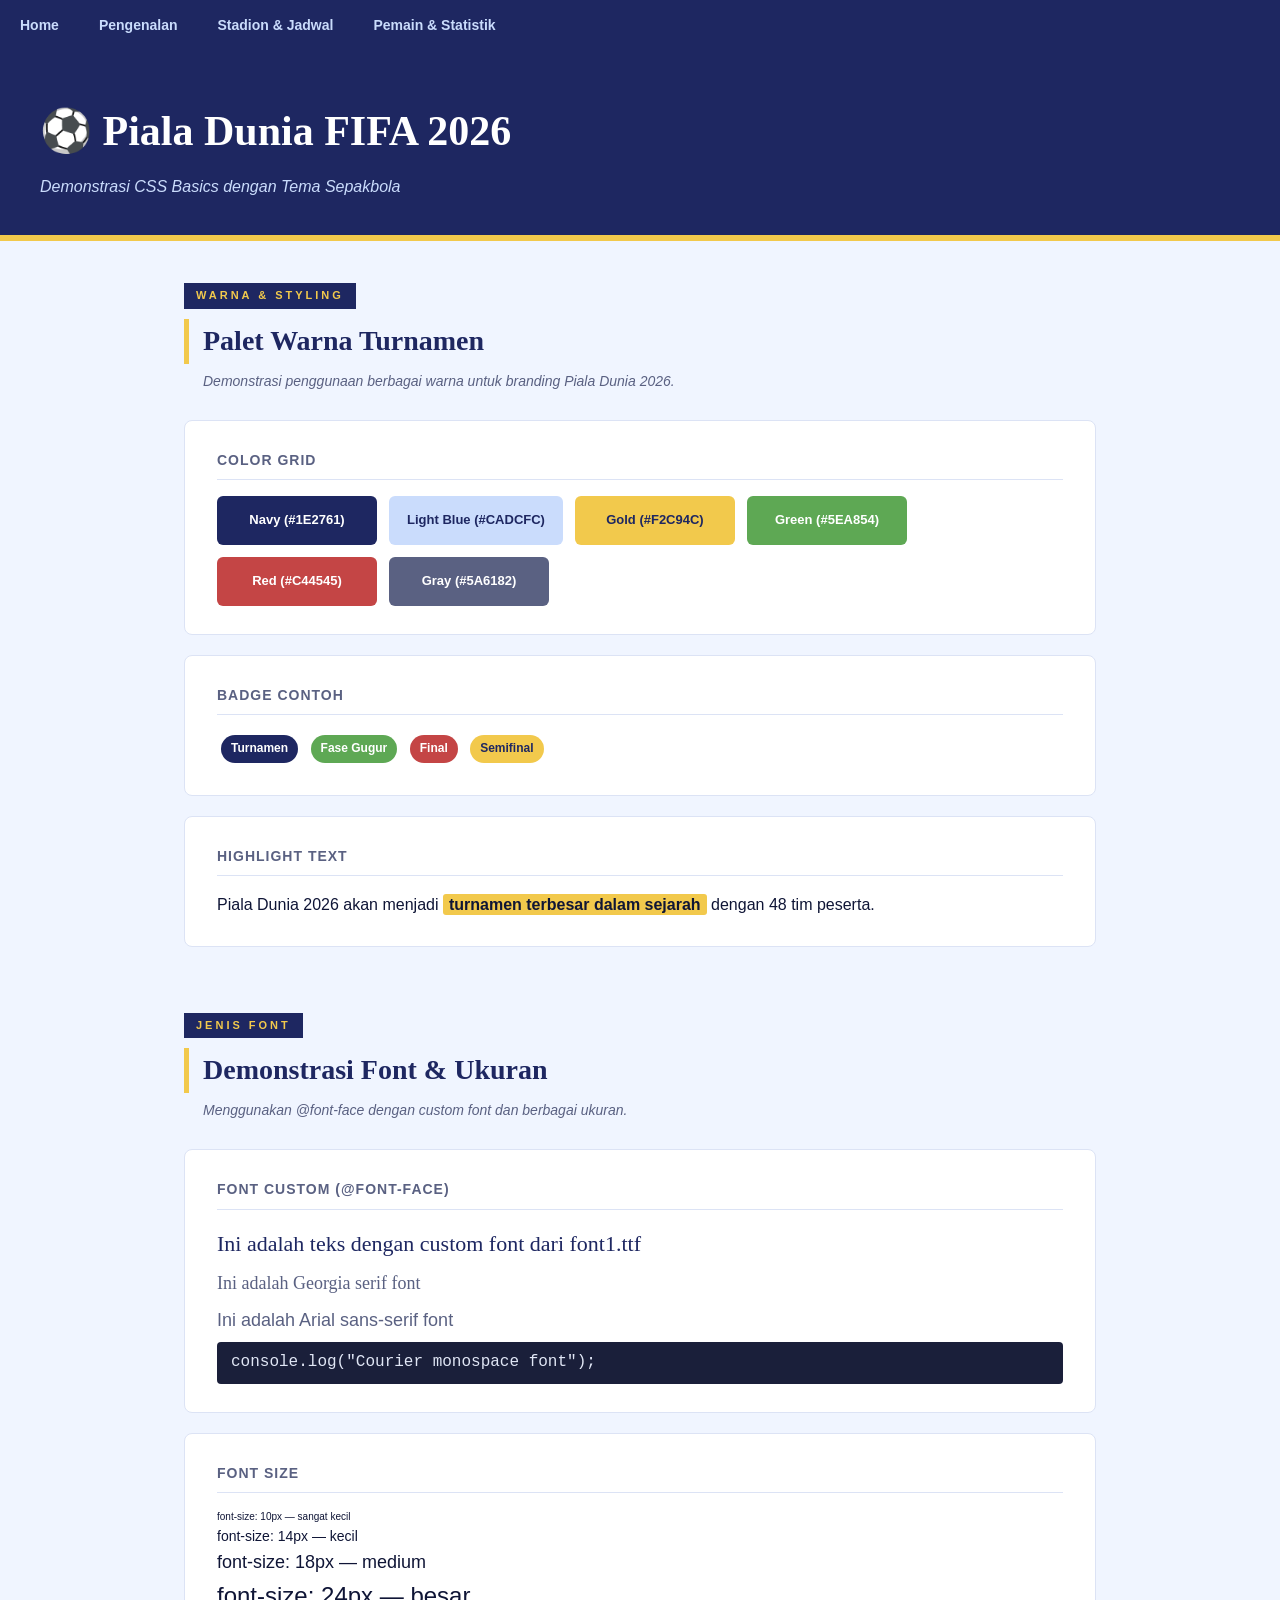
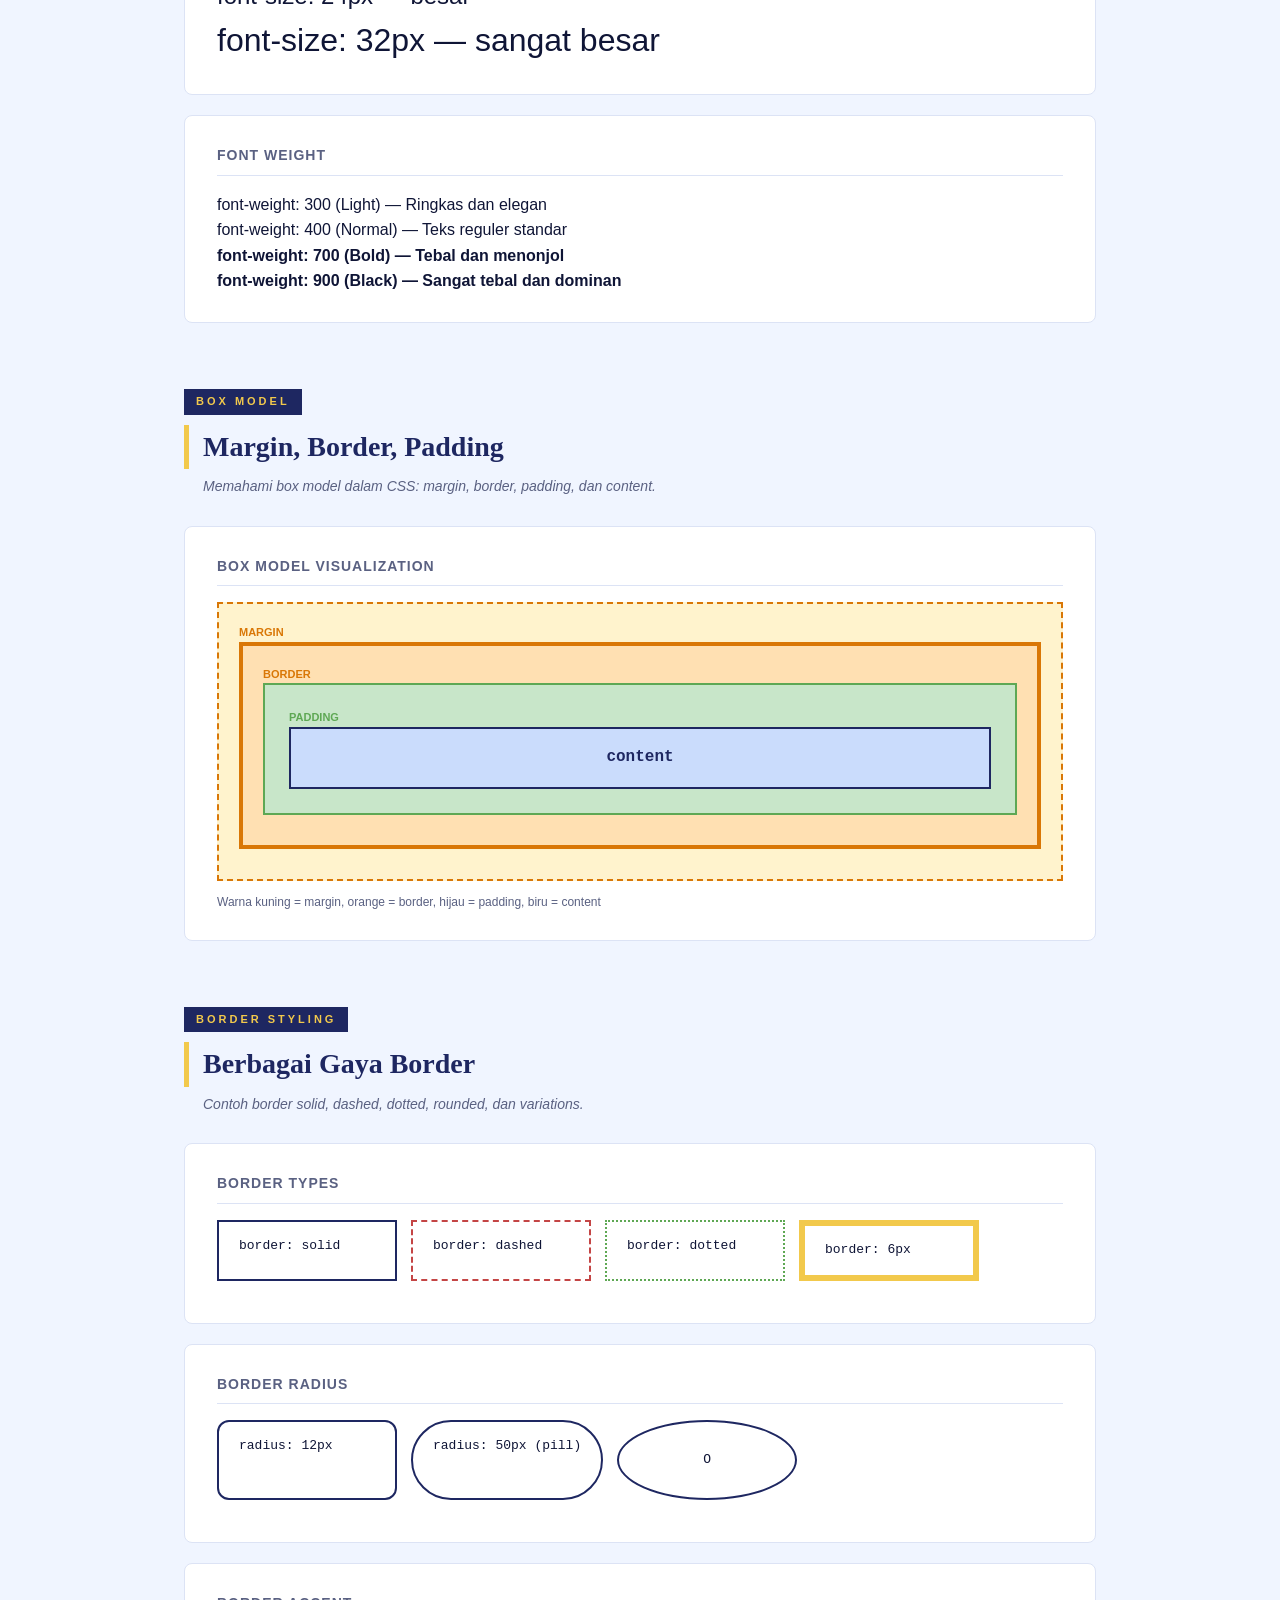
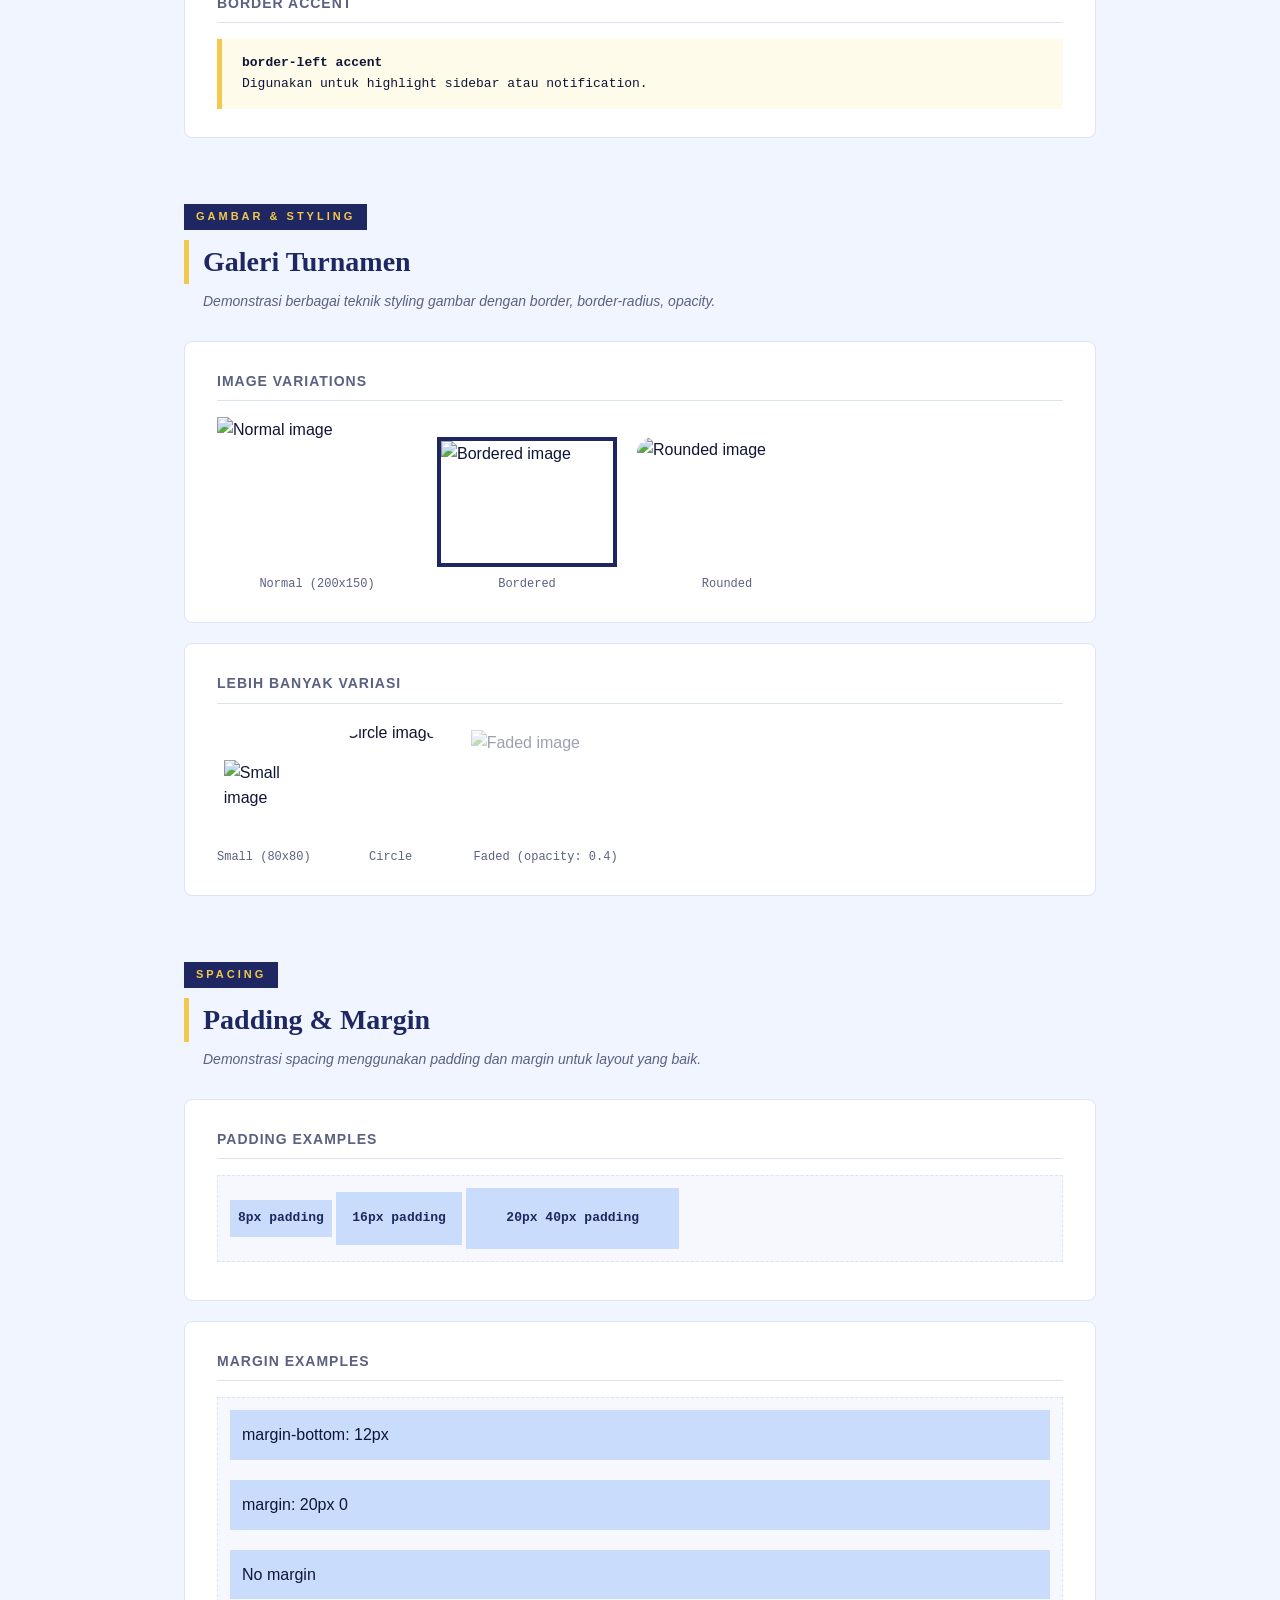
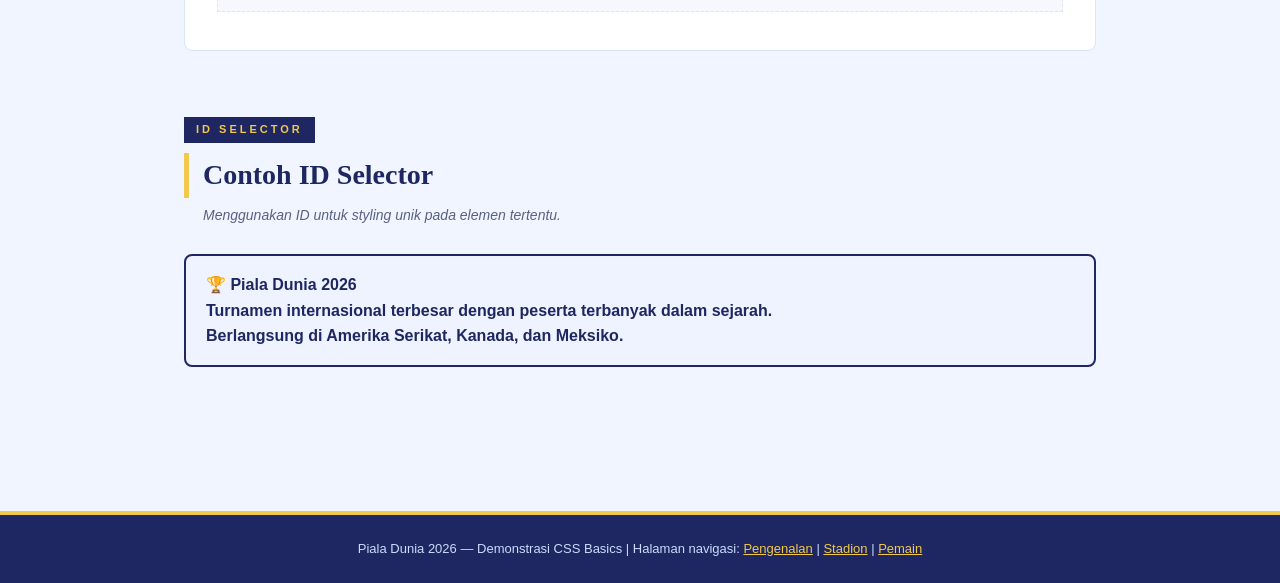
==== index.html @ 14edfaf2 "update website" ====
<!DOCTYPE html>
<html lang="id">

<head>
  <meta charset="UTF-8" />
  <meta name="viewport" content="width=device-width, initial-scale=1.0" />
  <title>Piala Dunia 2026 — Hub Utama</title>
  <link rel="stylesheet" href="style.css">
</head>

<body>
  <nav>
    <ul>
      <li><a href="index.html">Home</a></li>
      <li><a href="html1.html">Pengenalan</a></li>
      <li><a href="html2.html">Stadion & Jadwal</a></li>
      <li><a href="html3.html">Pemain & Statistik</a></li>
    </ul>
  </nav>

  <header class="page-header">
    <h1>⚽ Piala Dunia FIFA 2026</h1>
    <p>Demonstrasi CSS Basics dengan Tema Sepakbola</p>
  </header>

  <main>
    <!-- ==================== SECTION 1: COLOR ==================== -->
    <section>
      <span class="section-label">Warna & Styling</span>
      <h2>Palet Warna Turnamen</h2>
      <p class="section-desc">Demonstrasi penggunaan berbagai warna untuk branding Piala Dunia 2026.</p>

      <div class="demo-card">
        <h3>Color Grid</h3>
        <div class="color-grid">
          <div class="color-swatch color-navy">Navy (#1E2761)</div>
          <div class="color-swatch color-light-blue">Light Blue (#CADCFC)</div>
          <div class="color-swatch color-gold">Gold (#F2C94C)</div>
          <div class="color-swatch color-green">Green (#5EA854)</div>
          <div class="color-swatch color-red">Red (#C44545)</div>
          <div class="color-swatch color-gray">Gray (#5A6182)</div>
        </div>
      </div>

      <div class="demo-card">
        <h3>Badge Contoh</h3>
        <p>
          <span class="badge">Turnamen</span>
          <span class="badge badge-green">Fase Gugur</span>
          <span class="badge badge-red">Final</span>
          <span class="badge badge-yellow">Semifinal</span>
        </p>
      </div>

      <div class="demo-card">
        <h3>Highlight Text</h3>
        <p>Piala Dunia 2026 akan menjadi <span class="highlight">turnamen terbesar dalam sejarah</span> dengan 48 tim peserta.</p>
      </div>
    </section>

    <!-- ==================== SECTION 2: FONT ==================== -->
    <section>
      <span class="section-label">Jenis Font</span>
      <h2>Demonstrasi Font & Ukuran</h2>
      <p class="section-desc">Menggunakan @font-face dengan custom font dan berbagai ukuran.</p>

      <div class="demo-card">
        <h3>Font Custom (@font-face)</h3>
        <p class="font-custom">Ini adalah teks dengan custom font dari font1.ttf</p>
        <p class="font-georgia">Ini adalah Georgia serif font</p>
        <p class="font-arial">Ini adalah Arial sans-serif font</p>
        <p class="font-mono">console.log("Courier monospace font");</p>
      </div>

      <div class="demo-card">
        <h3>Font Size</h3>
        <p class="size-10">font-size: 10px — sangat kecil</p>
        <p class="size-14">font-size: 14px — kecil</p>
        <p class="size-18">font-size: 18px — medium</p>
        <p class="size-24">font-size: 24px — besar</p>
        <p class="size-32">font-size: 32px — sangat besar</p>
      </div>

      <div class="demo-card">
        <h3>Font Weight</h3>
        <p class="fw-300">font-weight: 300 (Light) — Ringkas dan elegan</p>
        <p class="fw-400">font-weight: 400 (Normal) — Teks reguler standar</p>
        <p class="fw-700">font-weight: 700 (Bold) — Tebal dan menonjol</p>
        <p class="fw-900">font-weight: 900 (Black) — Sangat tebal dan dominan</p>
      </div>
    </section>

    <!-- ==================== SECTION 3: BOX MODEL ==================== -->
    <section>
      <span class="section-label">Box Model</span>
      <h2>Margin, Border, Padding</h2>
      <p class="section-desc">Memahami box model dalam CSS: margin, border, padding, dan content.</p>

      <div class="demo-card">
        <h3>Box Model Visualization</h3>
        <div class="box-margin">
          <p style="margin: 0; font-size: 11px; font-weight: bold; color: #D97706; text-transform: uppercase;">margin</p>
          <div class="box-border">
            <p style="margin: 0; font-size: 11px; font-weight: bold; color: #D97706; text-transform: uppercase;">border</p>
            <div class="box-padding">
              <p style="margin: 0; font-size: 11px; font-weight: bold; color: #5EA854; text-transform: uppercase;">padding</p>
              <div class="box-content">content</div>
            </div>
          </div>
        </div>
        <p style="font-size: 12px; color: #5A6182; margin-top: 12px;">
          Warna kuning = margin, orange = border, hijau = padding, biru = content
        </p>
      </div>
    </section>

    <!-- ==================== SECTION 4: BORDER ==================== -->
    <section>
      <span class="section-label">Border Styling</span>
      <h2>Berbagai Gaya Border</h2>
      <p class="section-desc">Contoh border solid, dashed, dotted, rounded, dan variations.</p>

      <div class="demo-card">
        <h3>Border Types</h3>
        <div class="border-row">
          <div class="border-demo b-solid">border: solid</div>
          <div class="border-demo b-dashed">border: dashed</div>
          <div class="border-demo b-dotted">border: dotted</div>
          <div class="border-demo b-thick">border: 6px</div>
        </div>
      </div>

      <div class="demo-card">
        <h3>Border Radius</h3>
        <div class="border-row">
          <div class="border-demo b-radius">radius: 12px</div>
          <div class="border-demo b-pill">radius: 50px (pill)</div>
          <div class="border-demo b-circle">O</div>
        </div>
      </div>

      <div class="demo-card">
        <h3>Border Accent</h3>
        <div class="border-demo b-left">
          <strong>border-left accent</strong><br>
          Digunakan untuk highlight sidebar atau notification.
        </div>
      </div>
    </section>

    <!-- ==================== SECTION 5: IMAGES ==================== -->
    <section>
      <span class="section-label">Gambar & Styling</span>
      <h2>Galeri Turnamen</h2>
      <p class="section-desc">Demonstrasi berbagai teknik styling gambar dengan border, border-radius, opacity.</p>

      <div class="demo-card">
        <h3>Image Variations</h3>
        <div class="img-grid">
          <div class="img-item">
            <img src="wcd_p5_examples/img1.png" alt="Normal image" class="img-normal">
            <span>Normal (200x150)</span>
          </div>
          <div class="img-item">
            <img src="wcd_p5_examples/img2.png" alt="Bordered image" class="img-bordered">
            <span>Bordered</span>
          </div>
          <div class="img-item">
            <img src="wcd_p5_examples/img3.png" alt="Rounded image" class="img-rounded">
            <span>Rounded</span>
          </div>
        </div>
      </div>

      <div class="demo-card">
        <h3>Lebih Banyak Variasi</h3>
        <div class="img-grid">
          <div class="img-item">
            <img src="wcd_p5_examples/img1.png" alt="Small image" class="img-small">
            <span>Small (80x80)</span>
          </div>
          <div class="img-item">
            <img src="wcd_p5_examples/img2.png" alt="Circle image" class="img-circle">
            <span>Circle</span>
          </div>
          <div class="img-item">
            <img src="wcd_p5_examples/img3.png" alt="Faded image" class="img-faded">
            <span>Faded (opacity: 0.4)</span>
          </div>
        </div>
      </div>
    </section>

    <!-- ==================== SECTION 6: SPACING ==================== -->
    <section>
      <span class="section-label">Spacing</span>
      <h2>Padding & Margin</h2>
      <p class="section-desc">Demonstrasi spacing menggunakan padding dan margin untuk layout yang baik.</p>

      <div class="demo-card">
        <h3>Padding Examples</h3>
        <div class="spacing-demo-wrap">
          <span class="spacing-demo" style="padding: 8px;">8px padding</span>
          <span class="spacing-demo" style="padding: 16px;">16px padding</span>
          <span class="spacing-demo" style="padding: 20px 40px;">20px 40px padding</span>
        </div>
      </div>

      <div class="demo-card">
        <h3>Margin Examples</h3>
        <div class="spacing-demo-wrap">
          <div style="background: #CADCFC; padding: 12px; margin-bottom: 12px;">margin-bottom: 12px</div>
          <div style="background: #CADCFC; padding: 12px; margin: 20px 0;">margin: 20px 0</div>
          <div style="background: #CADCFC; padding: 12px;">No margin</div>
        </div>
      </div>
    </section>

    <!-- ==================== SECTION 7: SPECIAL ==================== -->
    <section>
      <span class="section-label">ID Selector</span>
      <h2>Contoh ID Selector</h2>
      <p class="section-desc">Menggunakan ID untuk styling unik pada elemen tertentu.</p>

      <div id="special-box">
        <strong>🏆 Piala Dunia 2026</strong><br>
        Turnamen internasional terbesar dengan peserta terbanyak dalam sejarah.<br>
        Berlangsung di Amerika Serikat, Kanada, dan Meksiko.
      </div>
    </section>
  </main>

  <footer>
    <p>Piala Dunia 2026 — Demonstrasi CSS Basics | Halaman navigasi: <a href="html1.html" style="color: #F2C94C;">Pengenalan</a> | <a href="html2.html" style="color: #F2C94C;">Stadion</a> | <a href="html3.html" style="color: #F2C94C;">Pemain</a></p>
  </footer>
</body>

</html>
---- style.css ----
/* =====================================================
   style.css — Piala Dunia FIFA 2026
   Demo CSS Basics: font-face, colors, box model, borders, spacing
   ===================================================== */

/* @font-face untuk font custom */
@font-face {
  font-family: 'FootballFont';
  src: url('wcd_p5_examples/font1.ttf');
}

/* ── RESET & BASE ─────────────────────────────── */
* {
  box-sizing: border-box;
  margin: 0;
  padding: 0;
}

body {
  font-family: Arial, sans-serif;
  font-size: 16px;
  color: #0F1536;
  background-color: #F0F5FF;
  line-height: 1.6;
}

/* ── NAVIGATION ───────────────────────────────── */
nav {
  background-color: #1E2761;
  padding: 0;
}

nav ul {
  list-style: none;
  display: flex;
  flex-wrap: wrap;
}

nav ul li a {
  display: block;
  padding: 14px 20px;
  color: #CADCFC;
  text-decoration: none;
  font-size: 14px;
  font-weight: bold;
}

nav ul li a:hover {
  background-color: #F2C94C;
  color: #1E2761;
}

/* ── PAGE HEADER ──────────────────────────────── */
.page-header {
  background-color: #1E2761;
  color: #FFFFFF;
  padding: 48px 40px 36px;
  border-bottom: 6px solid #F2C94C;
}

.page-header h1 {
  font-family: 'FootballFont', Georgia, serif;
  font-size: 42px;
  color: #FFFFFF;
  margin-bottom: 8px;
}

.page-header p {
  font-size: 16px;
  color: #CADCFC;
  font-style: italic;
}

/* ── MAIN CONTAINER ───────────────────────────── */
main {
  max-width: 960px;
  margin: 0 auto;
  padding: 40px 24px;
}

/* ── SECTION BLOCKS ───────────────────────────── */
section {
  margin-bottom: 64px;
}

.section-label {
  font-family: 'FootballFont', Arial, sans-serif;
  font-size: 11px;
  font-weight: bold;
  color: #F2C94C;
  background-color: #1E2761;
  display: inline-block;
  padding: 4px 12px;
  letter-spacing: 3px;
  text-transform: uppercase;
  margin-bottom: 10px;
}

section h2 {
  font-family: 'FootballFont', Georgia, serif;
  font-size: 28px;
  color: #1E2761;
  margin-bottom: 6px;
  border-left: 5px solid #F2C94C;
  padding-left: 14px;
}

section p.section-desc {
  font-size: 14px;
  color: #5A6182;
  font-style: italic;
  margin-bottom: 28px;
  padding-left: 19px;
}

/* ── DEMO CARD ────────────────────────────────── */
.demo-card {
  background-color: #FFFFFF;
  border: 1px solid #DCE3F5;
  border-radius: 8px;
  padding: 28px 32px;
  margin-bottom: 20px;
}

.demo-card h3 {
  font-size: 14px;
  font-weight: bold;
  color: #5A6182;
  text-transform: uppercase;
  letter-spacing: 1px;
  margin-bottom: 16px;
  border-bottom: 1px solid #DCE3F5;
  padding-bottom: 8px;
}

/* ── HIGHLIGHT & BADGE ───────────────────────── */
.highlight {
  background-color: #F2C94C;
  font-weight: bold;
  padding: 2px 6px;
  border-radius: 3px;
  color: #0F1535;
}

.badge {
  display: inline-block;
  background-color: #1E2761;
  color: #FFFFFF;
  font-size: 12px;
  font-weight: bold;
  padding: 4px 10px;
  border-radius: 20px;
  margin: 4px;
}

.badge-green {
  background-color: #5EA854;
}

.badge-red {
  background-color: #C44545;
}

.badge-yellow {
  background-color: #F2C94C;
  color: #1E2761;
}

/* ── COLOR GRID ───────────────────────────────– */
.color-grid {
  display: flex;
  flex-wrap: wrap;
  gap: 12px;
}

.color-swatch {
  padding: 14px 18px;
  border-radius: 6px;
  font-size: 13px;
  font-weight: bold;
  min-width: 160px;
  color: #FFFFFF;
  text-align: center;
}

.color-navy { background-color: #1E2761; }
.color-light-blue { background-color: #CADCFC; color: #1E2761; }
.color-gold { background-color: #F2C94C; color: #1E2761; }
.color-green { background-color: #5EA854; }
.color-red { background-color: #C44545; }
.color-gray { background-color: #5A6182; }

/* ── FONT DEMOS ───────────────────────────────– */
.font-custom {
  font-family: 'FootballFont', Georgia, serif;
  font-size: 22px;
  color: #1E2761;
  margin-bottom: 8px;
}

.font-arial {
  font-family: Arial, sans-serif;
  font-size: 18px;
  color: #5A6182;
  margin-bottom: 8px;
}

.font-georgia {
  font-family: Georgia, serif;
  font-size: 18px;
  color: #5A6182;
  margin-bottom: 8px;
}

.font-mono {
  font-family: 'Courier New', Courier, monospace;
  font-size: 16px;
  color: #E0E6F5;
  background-color: #1A1F3A;
  padding: 8px 14px;
  border-radius: 4px;
}

/* font sizes */
.size-10 { font-size: 10px; }
.size-14 { font-size: 14px; }
.size-18 { font-size: 18px; }
.size-24 { font-size: 24px; }
.size-32 { font-size: 32px; }

/* font weights */
.fw-300  { font-weight: 300; }
.fw-400  { font-weight: 400; }
.fw-700  { font-weight: 700; }
.fw-900  { font-weight: 900; }

/* ── BOX MODEL DEMO ───────────────────────────– */
.box-margin {
  background-color: #FFF3CD;
  border: 2px dashed #D97706;
  padding: 20px;
  margin-bottom: 10px;
}

.box-border {
  background-color: #FFE0B2;
  border: 4px solid #D97706;
  padding: 20px;
  margin-bottom: 10px;
}

.box-padding {
  background-color: #C8E6C9;
  border: 2px solid #5EA854;
  padding: 24px;
  margin-bottom: 10px;
}

.box-content {
  background-color: #CADCFC;
  border: 2px solid #1E2761;
  padding: 16px;
  text-align: center;
  font-weight: bold;
  font-family: 'Courier New', monospace;
  color: #1E2761;
}

/* ── BORDER DEMOS ─────────────────────────────– */
.border-row {
  display: flex;
  flex-wrap: wrap;
  gap: 14px;
  margin-bottom: 14px;
}

.border-demo {
  padding: 14px 20px;
  font-size: 13px;
  font-family: 'Courier New', monospace;
  background-color: #FFFFFF;
  min-width: 180px;
}

.b-solid   { border: 2px solid #1E2761; }
.b-dashed  { border: 2px dashed #C44545; }
.b-dotted  { border: 2px dotted #5EA854; }
.b-radius  { border: 2px solid #1E2761; border-radius: 12px; }
.b-pill    { border: 2px solid #1E2761; border-radius: 50px; }
.b-circle  { border: 2px solid #1E2761; border-radius: 50%; width: 80px; height: 80px; display: flex; align-items: center; justify-content: center; }
.b-thick   { border: 6px solid #F2C94C; }
.b-left    { border: none; border-left: 5px solid #F2C94C; background-color: #FFFBEA; }

/* ── IMAGE DEMOS ──────────────────────────────– */
.img-grid {
  display: flex;
  flex-wrap: wrap;
  gap: 20px;
  align-items: flex-end;
}

.img-item {
  display: flex;
  flex-direction: column;
  align-items: center;
  gap: 8px;
}

.img-item span {
  font-size: 12px;
  color: #5A6182;
  font-family: 'Courier New', monospace;
  text-align: center;
}

.img-normal   { width: 200px; height: 150px; object-fit: cover; }
.img-small    { width: 80px;  height: 80px;  object-fit: cover; }
.img-circle   { width: 120px; height: 120px; object-fit: cover; border-radius: 50%; }
.img-bordered { width: 180px; height: 130px; object-fit: cover; border: 4px solid #1E2761; }
.img-rounded  { width: 180px; height: 130px; object-fit: cover; border-radius: 16px; }
.img-faded    { width: 150px; height: 110px; object-fit: cover; opacity: 0.4; }

/* ── SPACING DEMO ─────────────────────────────– */
.spacing-demo-wrap {
  background-color: #F6F8FE;
  border: 1px dashed #DCE3F5;
  padding: 12px;
  margin-bottom: 10px;
}

.spacing-demo {
  background-color: #CADCFC;
  color: #1E2761;
  font-size: 13px;
  font-weight: bold;
  font-family: 'Courier New', monospace;
  display: inline-block;
}

/* ── ID SELECTOR ──────────────────────────────– */
#special-box {
  background-color: #EEF3FF;
  border: 2px solid #1E2761;
  border-radius: 8px;
  padding: 16px 20px;
  font-weight: bold;
  color: #1E2761;
}

/* ── FOOTER ───────────────────────────────────– */
footer {
  background-color: #1E2761;
  color: #CADCFC;
  text-align: center;
  padding: 24px;
  font-size: 13px;
  border-top: 4px solid #F2C94C;
  margin-top: 40px;
}
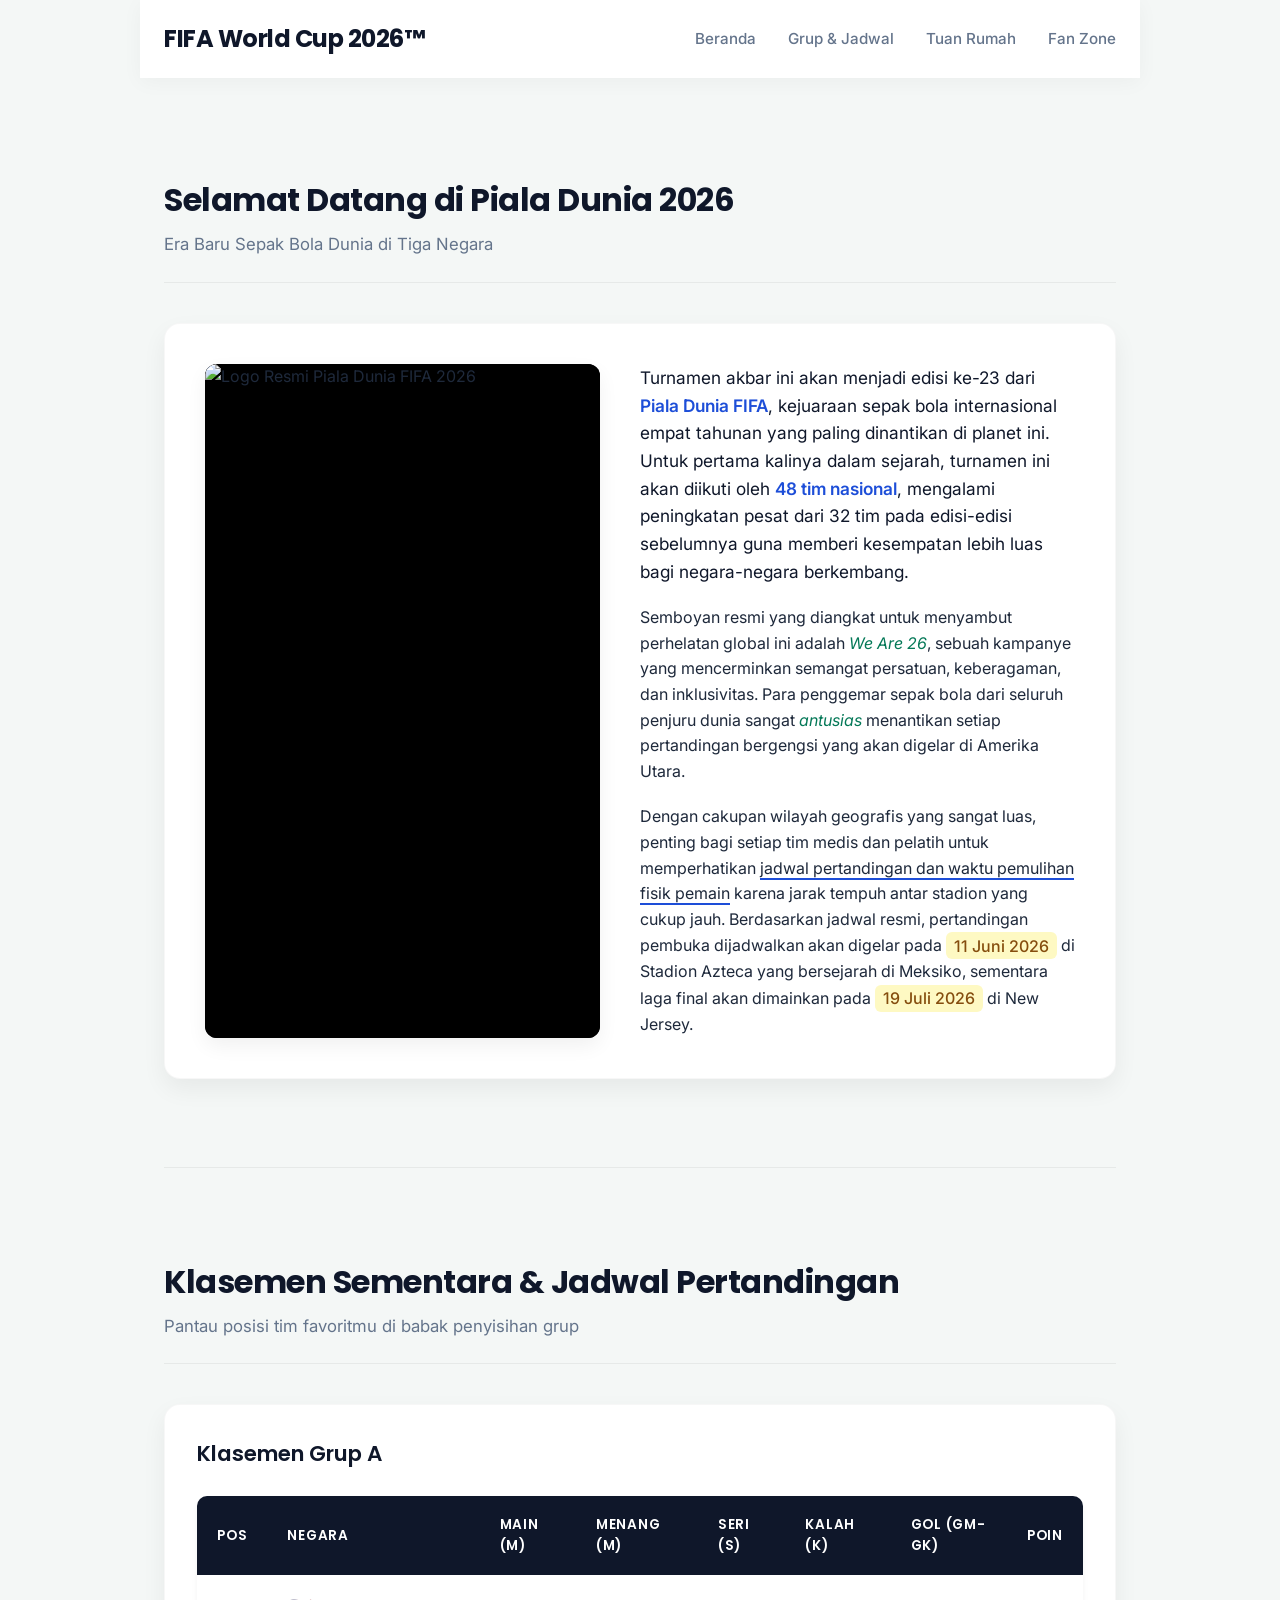
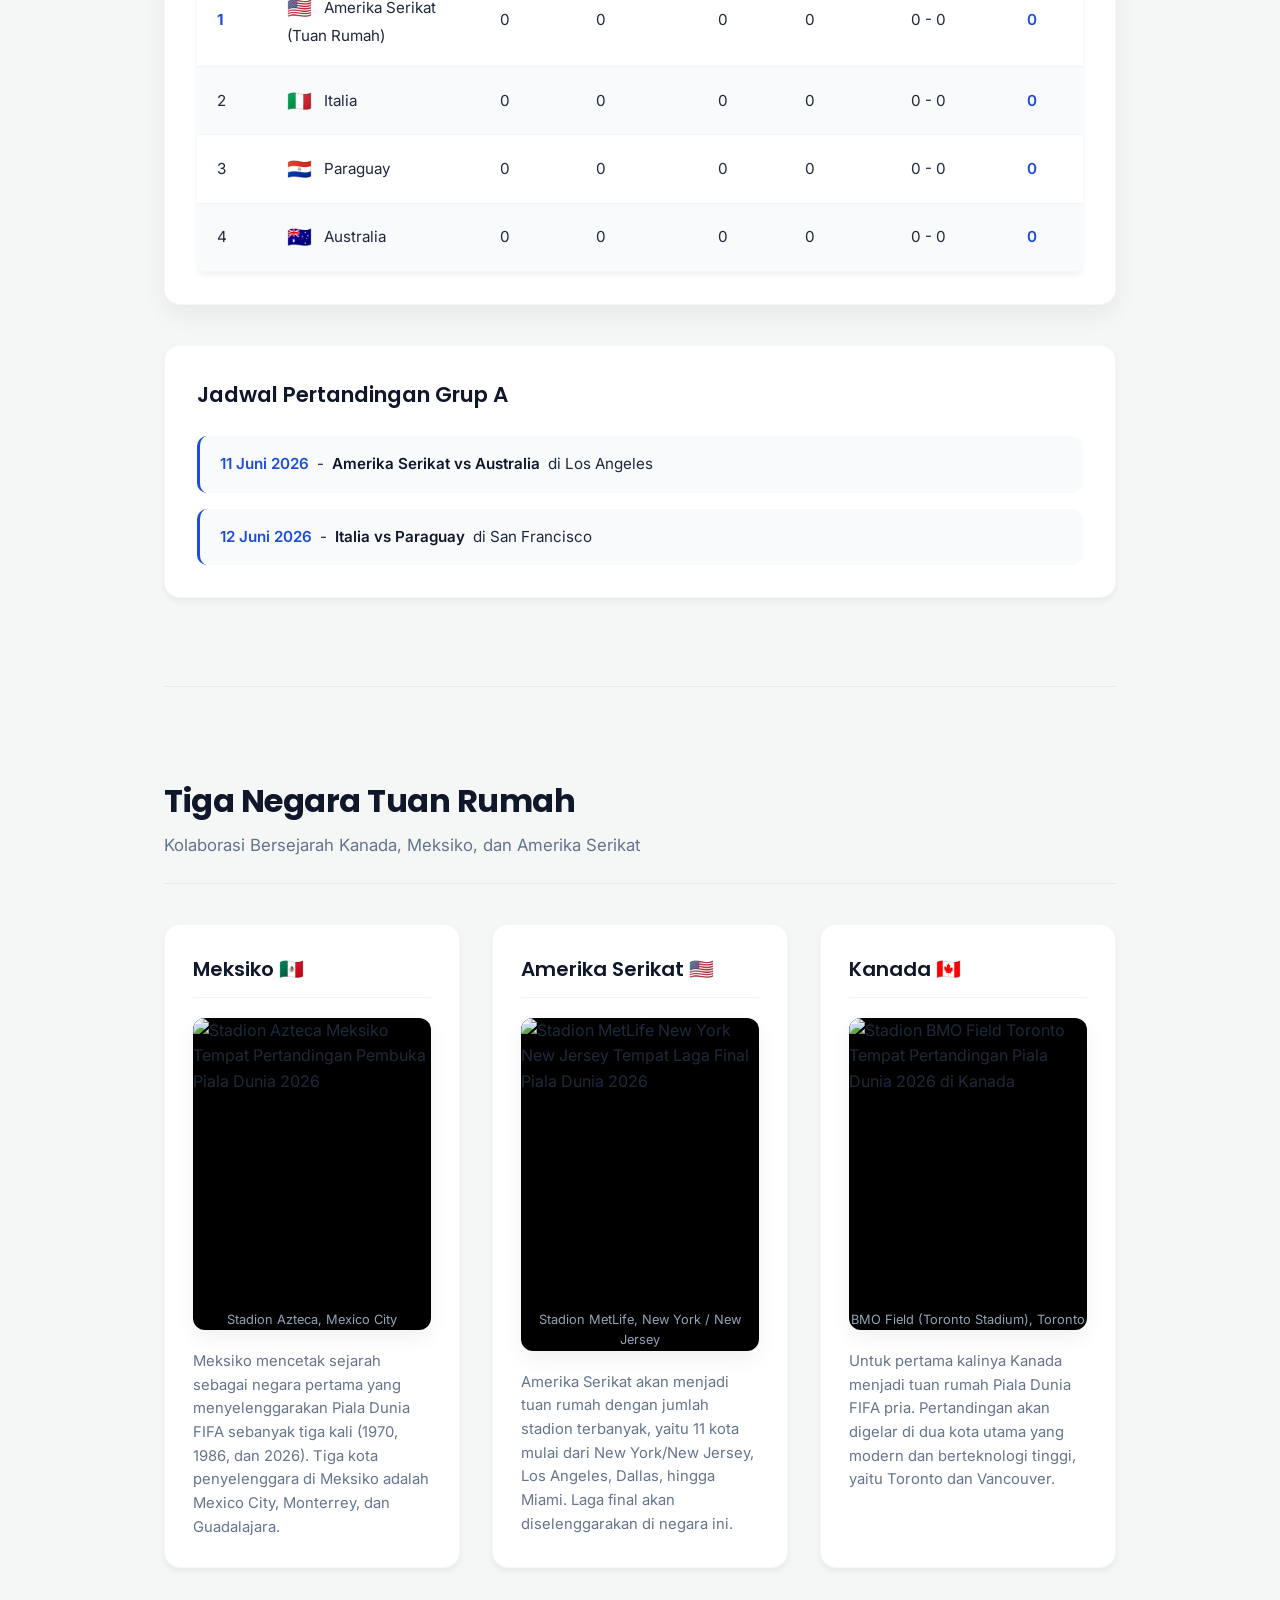
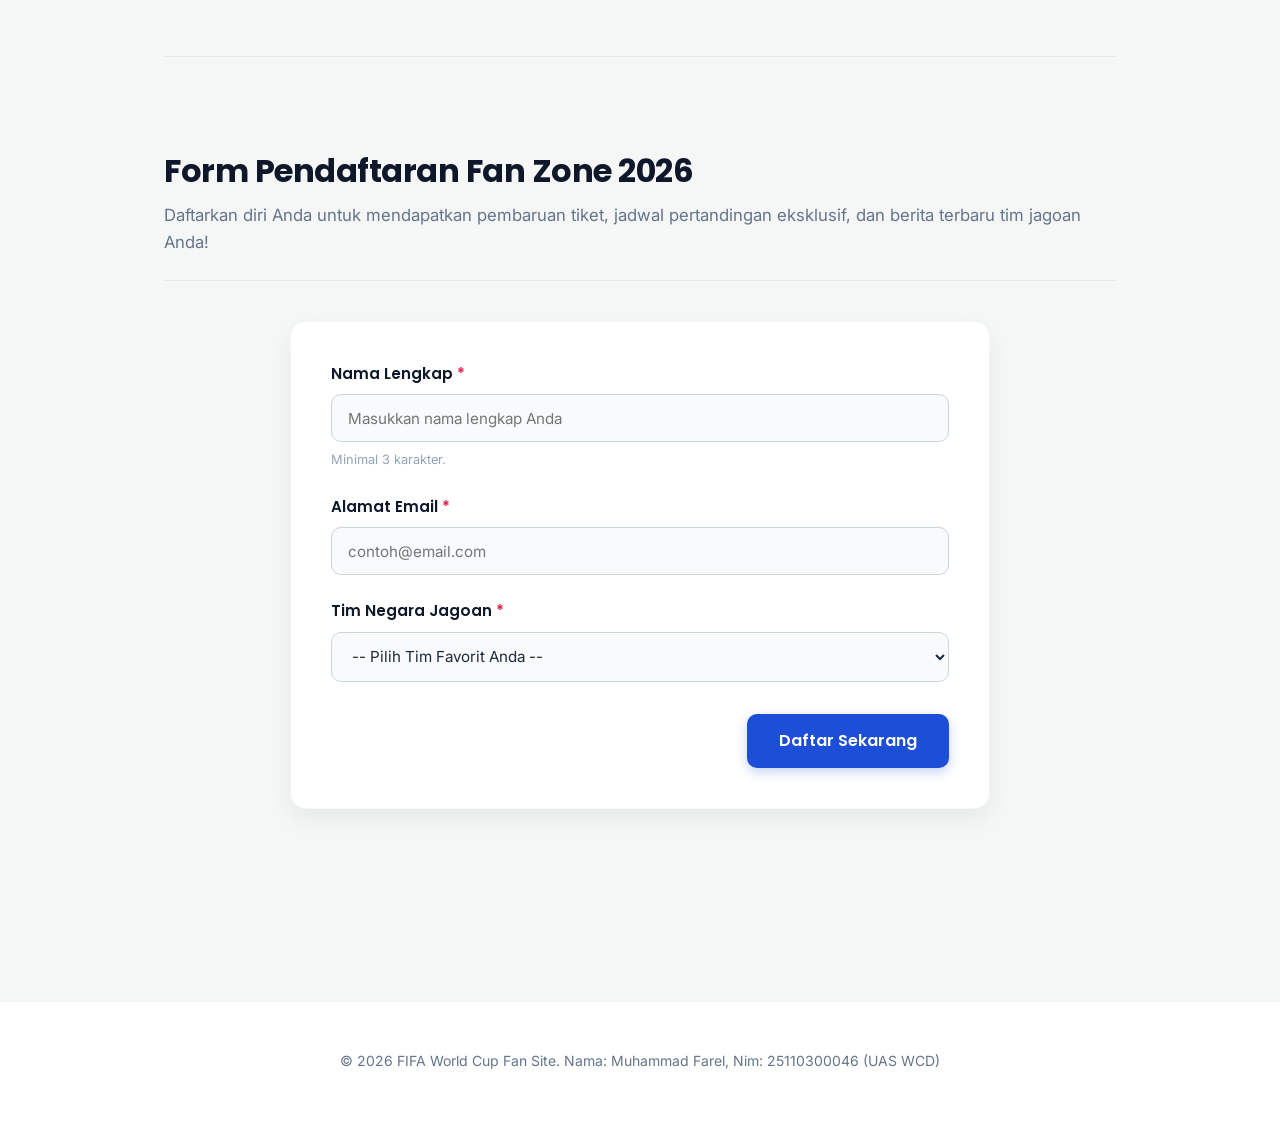
==== commit fa853d7a: "Add files via upload" ====
--- a/index.html
+++ b/index.html
@@ -1,238 +1,281 @@
 <!DOCTYPE html>
 <html lang="id">
-
 <head>
-  <meta charset="UTF-8" />
-  <meta name="viewport" content="width=device-width, initial-scale=1.0" />
-  <title>Piala Dunia 2026 — Hub Utama</title>
-  <link rel="stylesheet" href="style.css">
+    <meta charset="UTF-8">
+    <meta name="viewport" content="width=device-width, initial-scale=1.0">
+    <title>Piala Dunia FIFA 2026 - Beranda</title>
+    <!-- Tautan ke file CSS eksternal (sesuai instruksi, tanpa CSS inline) -->
+    <link rel="stylesheet" href="style.css">
 </head>
-
 <body>
-  <nav>
-    <ul>
-      <li><a href="index.html">Home</a></li>
-      <li><a href="html1.html">Pengenalan</a></li>
-      <li><a href="html2.html">Stadion & Jadwal</a></li>
-      <li><a href="html3.html">Pemain & Statistik</a></li>
-    </ul>
-  </nav>
-
-  <header class="page-header">
-    <h1>⚽ Piala Dunia FIFA 2026</h1>
-    <p>Demonstrasi CSS Basics dengan Tema Sepakbola</p>
-  </header>
-
-  <main>
-    <!-- ==================== SECTION 1: COLOR ==================== -->
-    <section>
-      <span class="section-label">Warna & Styling</span>
-      <h2>Palet Warna Turnamen</h2>
-      <p class="section-desc">Demonstrasi penggunaan berbagai warna untuk branding Piala Dunia 2026.</p>
-
-      <div class="demo-card">
-        <h3>Color Grid</h3>
-        <div class="color-grid">
-          <div class="color-swatch color-navy">Navy (#1E2761)</div>
-          <div class="color-swatch color-light-blue">Light Blue (#CADCFC)</div>
-          <div class="color-swatch color-gold">Gold (#F2C94C)</div>
-          <div class="color-swatch color-green">Green (#5EA854)</div>
-          <div class="color-swatch color-red">Red (#C44545)</div>
-          <div class="color-swatch color-gray">Gray (#5A6182)</div>
+
+    <!-- Header & Navigasi Utama -->
+    <header class="site-header" id="header">
+        <div class="logo-container">
+            <h1 class="site-title">FIFA World Cup 2026™</h1>
         </div>
-      </div>
-
-      <div class="demo-card">
-        <h3>Badge Contoh</h3>
-        <p>
-          <span class="badge">Turnamen</span>
-          <span class="badge badge-green">Fase Gugur</span>
-          <span class="badge badge-red">Final</span>
-          <span class="badge badge-yellow">Semifinal</span>
-        </p>
-      </div>
-
-      <div class="demo-card">
-        <h3>Highlight Text</h3>
-        <p>Piala Dunia 2026 akan menjadi <span class="highlight">turnamen terbesar dalam sejarah</span> dengan 48 tim peserta.</p>
-      </div>
-    </section>
-
-    <!-- ==================== SECTION 2: FONT ==================== -->
-    <section>
-      <span class="section-label">Jenis Font</span>
-      <h2>Demonstrasi Font & Ukuran</h2>
-      <p class="section-desc">Menggunakan @font-face dengan custom font dan berbagai ukuran.</p>
-
-      <div class="demo-card">
-        <h3>Font Custom (@font-face)</h3>
-        <p class="font-custom">Ini adalah teks dengan custom font dari font1.ttf</p>
-        <p class="font-georgia">Ini adalah Georgia serif font</p>
-        <p class="font-arial">Ini adalah Arial sans-serif font</p>
-        <p class="font-mono">console.log("Courier monospace font");</p>
-      </div>
-
-      <div class="demo-card">
-        <h3>Font Size</h3>
-        <p class="size-10">font-size: 10px — sangat kecil</p>
-        <p class="size-14">font-size: 14px — kecil</p>
-        <p class="size-18">font-size: 18px — medium</p>
-        <p class="size-24">font-size: 24px — besar</p>
-        <p class="size-32">font-size: 32px — sangat besar</p>
-      </div>
-
-      <div class="demo-card">
-        <h3>Font Weight</h3>
-        <p class="fw-300">font-weight: 300 (Light) — Ringkas dan elegan</p>
-        <p class="fw-400">font-weight: 400 (Normal) — Teks reguler standar</p>
-        <p class="fw-700">font-weight: 700 (Bold) — Tebal dan menonjol</p>
-        <p class="fw-900">font-weight: 900 (Black) — Sangat tebal dan dominan</p>
-      </div>
-    </section>
-
-    <!-- ==================== SECTION 3: BOX MODEL ==================== -->
-    <section>
-      <span class="section-label">Box Model</span>
-      <h2>Margin, Border, Padding</h2>
-      <p class="section-desc">Memahami box model dalam CSS: margin, border, padding, dan content.</p>
-
-      <div class="demo-card">
-        <h3>Box Model Visualization</h3>
-        <div class="box-margin">
-          <p style="margin: 0; font-size: 11px; font-weight: bold; color: #D97706; text-transform: uppercase;">margin</p>
-          <div class="box-border">
-            <p style="margin: 0; font-size: 11px; font-weight: bold; color: #D97706; text-transform: uppercase;">border</p>
-            <div class="box-padding">
-              <p style="margin: 0; font-size: 11px; font-weight: bold; color: #5EA854; text-transform: uppercase;">padding</p>
-              <div class="box-content">content</div>
-            </div>
-          </div>
+        <nav class="main-nav" aria-label="Navigasi Utama">
+            <ul class="nav-list">
+                <li class="nav-item"><a href="#beranda" class="nav-link">Beranda</a></li>
+                <li class="nav-item"><a href="#grup" class="nav-link">Grup & Jadwal</a></li>
+                <li class="nav-item"><a href="#tuan-rumah" class="nav-link">Tuan Rumah</a></li>
+                <li class="nav-item"><a href="#fan-zone" class="nav-link">Fan Zone</a></li>
+            </ul>
+        </nav>
+    </header>
+
+    <!-- Konten Utama -->
+    <main class="main-content">
+
+        <!-- Bagian 1: Beranda -->
+        <section id="beranda" class="section hero-section">
+            <div class="section-header">
+                <h2 class="section-title">Selamat Datang di Piala Dunia 2026</h2>
+                <p class="section-subtitle">Era Baru Sepak Bola Dunia di Tiga Negara</p>
+            </div>
+
+            <div class="hero-content">
+                <!-- Gambar 1: Logo Resmi Piala Dunia 2026 -->
+                <figure class="image-wrapper">
+                    <img src="asset/logo-piala-dunia.png" 
+                         alt="Logo Resmi Piala Dunia FIFA 2026" 
+                         width="600" 
+                         loading="lazy" 
+                         class="featured-image">
+                </figure>
+
+                <!-- Paragraf dengan tag formatting wajib: <b>, <strong>, <i>, <em>, <u>, <mark> -->
+                <div class="article-body">
+                    <p class="intro-paragraph">
+                        Turnamen akbar ini akan menjadi edisi ke-23 dari <b>Piala Dunia FIFA</b>, kejuaraan sepak bola internasional empat tahunan yang paling dinantikan di planet ini. Untuk pertama kalinya dalam sejarah, turnamen ini akan diikuti oleh <strong>48 tim nasional</strong>, mengalami peningkatan pesat dari 32 tim pada edisi-edisi sebelumnya guna memberi kesempatan lebih luas bagi negara-negara berkembang.
+                    </p>
+                    <p class="detail-paragraph">
+                        Semboyan resmi yang diangkat untuk menyambut perhelatan global ini adalah <i>We Are 26</i>, sebuah kampanye yang mencerminkan semangat persatuan, keberagaman, dan inklusivitas. Para penggemar sepak bola dari seluruh penjuru dunia sangat <em>antusias</em> menantikan setiap pertandingan bergengsi yang akan digelar di Amerika Utara.
+                    </p>
+                    <p class="info-paragraph">
+                        Dengan cakupan wilayah geografis yang sangat luas, penting bagi setiap tim medis dan pelatih untuk memperhatikan <u>jadwal pertandingan dan waktu pemulihan fisik pemain</u> karena jarak tempuh antar stadion yang cukup jauh. Berdasarkan jadwal resmi, pertandingan pembuka dijadwalkan akan digelar pada <mark>11 Juni 2026</mark> di Stadion Azteca yang bersejarah di Meksiko, sementara laga final akan dimainkan pada <mark>19 Juli 2026</mark> di New Jersey.
+                    </p>
+                </div>
+            </div>
+        </section>
+
+        <hr class="section-divider">
+
+        <!-- Bagian 2: Grup & Jadwal (Tabel Klasemen) -->
+        <section id="grup" class="section group-section">
+            <div class="section-header">
+                <h2 class="section-title">Klasemen Sementara & Jadwal Pertandingan</h2>
+                <p class="section-subtitle">Pantau posisi tim favoritmu di babak penyisihan grup</p>
+            </div>
+
+            <div class="table-container">
+                <h3 class="table-title">Klasemen Grup A</h3>
+                <!-- Tabel HTML Murni -->
+                <table class="standings-table" border="1" cellpadding="10" cellspacing="0">
+                    <thead>
+                        <tr class="table-header-row">
+                            <th class="col-pos">Pos</th>
+                            <th class="col-team">Negara</th>
+                            <th class="col-played">Main (M)</th>
+                            <th class="col-win">Menang (M)</th>
+                            <th class="col-draw">Seri (S)</th>
+                            <th class="col-loss">Kalah (K)</th>
+                            <th class="col-goals">Gol (GM-GK)</th>
+                            <th class="col-points">Poin</th>
+                        </tr>
+                    </thead>
+                    <tbody>
+                        <tr class="table-row rank-1">
+                            <td class="cell-pos">1</td>
+                            <td class="cell-team">
+                                <span class="flag-icon">🇺🇸</span> Amerika Serikat (Tuan Rumah)
+                            </td>
+                            <td class="cell-played">0</td>
+                            <td class="cell-win">0</td>
+                            <td class="cell-draw">0</td>
+                            <td class="cell-loss">0</td>
+                            <td class="cell-goals">0 - 0</td>
+                            <td class="cell-points"><strong>0</strong></td>
+                        </tr>
+                        <tr class="table-row rank-2">
+                            <td class="cell-pos">2</td>
+                            <td class="cell-team">
+                                <span class="flag-icon">🇮🇹</span> Italia
+                            </td>
+                            <td class="cell-played">0</td>
+                            <td class="cell-win">0</td>
+                            <td class="cell-draw">0</td>
+                            <td class="cell-loss">0</td>
+                            <td class="cell-goals">0 - 0</td>
+                            <td class="cell-points"><strong>0</strong></td>
+                        </tr>
+                        <tr class="table-row rank-3">
+                            <td class="cell-pos">3</td>
+                            <td class="cell-team">
+                                <span class="flag-icon">🇵🇾</span> Paraguay
+                            </td>
+                            <td class="cell-played">0</td>
+                            <td class="cell-win">0</td>
+                            <td class="cell-draw">0</td>
+                            <td class="cell-loss">0</td>
+                            <td class="cell-goals">0 - 0</td>
+                            <td class="cell-points"><strong>0</strong></td>
+                        </tr>
+                        <tr class="table-row rank-4">
+                            <td class="cell-pos">4</td>
+                            <td class="cell-team">
+                                <span class="flag-icon">🇦🇺</span> Australia
+                            </td>
+                            <td class="cell-played">0</td>
+                            <td class="cell-win">0</td>
+                            <td class="cell-draw">0</td>
+                            <td class="cell-loss">0</td>
+                            <td class="cell-goals">0 - 0</td>
+                            <td class="cell-points"><strong>0</strong></td>
+                        </tr>
+                    </tbody>
+                </table>
+            </div>
+
+            <div class="schedule-container">
+                <h3 class="schedule-title">Jadwal Pertandingan Grup A</h3>
+                <ul class="schedule-list">
+                    <li class="schedule-item">
+                        <span class="match-date">11 Juni 2026</span> - 
+                        <span class="match-teams">Amerika Serikat vs Australia</span> di Los Angeles
+                    </li>
+                    <li class="schedule-item">
+                        <span class="match-date">12 Juni 2026</span> - 
+                        <span class="match-teams">Italia vs Paraguay</span> di San Francisco
+                    </li>
+                </ul>
+            </div>
+        </section>
+
+        <hr class="section-divider">
+
+        <!-- Bagian 3: Tuan Rumah -->
+        <section id="tuan-rumah" class="section host-section">
+            <div class="section-header">
+                <h2 class="section-title">Tiga Negara Tuan Rumah</h2>
+                <p class="section-subtitle">Kolaborasi Bersejarah Kanada, Meksiko, dan Amerika Serikat</p>
+            </div>
+
+            <div class="host-grid">
+                <!-- Tuan Rumah 1: Meksiko -->
+                <article class="host-card">
+                    <h3 class="host-name">Meksiko 🇲🇽</h3>
+                    <!-- Gambar 2: Stadion Meksiko -->
+                    <figure class="host-image-wrapper">
+                        <img src="asset/stadion-mexico.jpg" 
+                             alt="Stadion Azteca Meksiko Tempat Pertandingan Pembuka Piala Dunia 2026" 
+                             width="800" 
+                             loading="lazy" 
+                             class="stadium-image">
+                        <figcaption class="host-caption">Stadion Azteca, Mexico City</figcaption>
+                    </figure>
+                    <p class="host-description">
+                        Meksiko mencetak sejarah sebagai negara pertama yang menyelenggarakan Piala Dunia FIFA sebanyak tiga kali (1970, 1986, dan 2026). Tiga kota penyelenggara di Meksiko adalah Mexico City, Monterrey, dan Guadalajara.
+                    </p>
+                </article>
+
+                <!-- Tuan Rumah 2: Amerika Serikat -->
+                <article class="host-card">
+                    <h3 class="host-name">Amerika Serikat 🇺🇸</h3>
+                    <!-- Gambar 3: Stadion AS -->
+                    <figure class="host-image-wrapper">
+                        <img src="asset/stadion-america.png" 
+                             alt="Stadion MetLife New York New Jersey Tempat Laga Final Piala Dunia 2026" 
+                             width="800" 
+                             loading="lazy" 
+                             class="stadium-image">
+                        <figcaption class="host-caption">Stadion MetLife, New York / New Jersey</figcaption>
+                    </figure>
+                    <p class="host-description">
+                        Amerika Serikat akan menjadi tuan rumah dengan jumlah stadion terbanyak, yaitu 11 kota mulai dari New York/New Jersey, Los Angeles, Dallas, hingga Miami. Laga final akan diselenggarakan di negara ini.
+                    </p>
+                </article>
+
+                <!-- Tuan Rumah 3: Kanada -->
+                <article class="host-card">
+                    <h3 class="host-name">Kanada 🇨🇦</h3>
+                    <!-- Gambar 4: Stadion Kanada -->
+                    <figure class="host-image-wrapper">
+                        <img src="asset/stadion-canada.png" 
+                             alt="Stadion BMO Field Toronto Tempat Pertandingan Piala Dunia 2026 di Kanada" 
+                             width="800" 
+                             loading="lazy" 
+                             class="stadium-image">
+                        <figcaption class="host-caption">BMO Field (Toronto Stadium), Toronto</figcaption>
+                    </figure>
+                    <p class="host-description">
+                        Untuk pertama kalinya Kanada menjadi tuan rumah Piala Dunia FIFA pria. Pertandingan akan digelar di dua kota utama yang modern dan berteknologi tinggi, yaitu Toronto dan Vancouver.
+                    </p>
+                </article>
+            </div>
+        </section>
+
+        <hr class="section-divider">
+
+        <!-- Bagian 4: Fan Zone Form -->
+        <section id="fan-zone" class="section fanzone-section">
+            <div class="section-header">
+                <h2 class="section-title">Form Pendaftaran Fan Zone 2026</h2>
+                <p class="section-subtitle">Daftarkan diri Anda untuk mendapatkan pembaruan tiket, jadwal pertandingan eksklusif, dan berita terbaru tim jagoan Anda!</p>
+            </div>
+
+            <div class="fanzone-card">
+                <form id="fanzone-form" class="fanzone-form">
+                    <div class="form-group">
+                        <label for="nama" class="form-label">Nama Lengkap <span class="required-star">*</span></label>
+                        <input type="text" id="nama" name="nama" class="form-input" placeholder="Masukkan nama lengkap Anda" minlength="3" required>
+                        <span class="form-hint">Minimal 3 karakter.</span>
+                    </div>
+
+                    <div class="form-group">
+                        <label for="email" class="form-label">Alamat Email <span class="required-star">*</span></label>
+                        <input type="email" id="email" name="email" class="form-input" placeholder="contoh@email.com" required>
+                    </div>
+
+                    <div class="form-group">
+                        <label for="tim" class="form-label">Tim Negara Jagoan <span class="required-star">*</span></label>
+                        <select id="tim" name="tim" class="form-select" required>
+                            <option value="" disabled selected>-- Pilih Tim Favorit Anda --</option>
+                            <option value="Argentina">Argentina (Juara Bertahan)</option>
+                            <option value="Brasil">Brasil </option>
+                            <option value="Prancis">Prancis </option>
+                            <option value="Jerman">Jerman </option>
+                            <option value="Inggris">Inggris</option>
+                            <option value="Spanyol">Spanyol </option>
+                            <option value="Portugal">Portugal </option>
+                            <option value="Amerika Serikat">Amerika Serikat (Tuan Rumah)</option>
+                            <option value="Meksiko">Meksiko (Tuan Rumah)</option>
+                            <option value="Kanada">Kanada (Tuan Rumah)</option>
+                            <option value="Jepang">Jepang </option>
+                            <option value="Korea Selatan">Korea Selatan</option>
+                            <option value="Belanda">Belanda </option>
+                            <option value="Italia">Italia </option>
+                            <option value="Uruguay">Uruguay </option>
+                        </select>
+                    </div>
+
+                    <div class="form-actions">
+                        <button type="submit" class="submit-btn">Daftar Sekarang</button>
+                    </div>
+                </form>
+            </div>
+        </section>
+
+    </main>
+
+    <!-- Footer -->
+    <footer class="site-footer">
+        <div class="footer-content">
+            <p class="copyright-text">&copy; 2026 FIFA World Cup Fan Site. Nama: Muhammad Farel, Nim: 25110300046 (UAS WCD)</p>
         </div>
-        <p style="font-size: 12px; color: #5A6182; margin-top: 12px;">
-          Warna kuning = margin, orange = border, hijau = padding, biru = content
-        </p>
-      </div>
-    </section>
-
-    <!-- ==================== SECTION 4: BORDER ==================== -->
-    <section>
-      <span class="section-label">Border Styling</span>
-      <h2>Berbagai Gaya Border</h2>
-      <p class="section-desc">Contoh border solid, dashed, dotted, rounded, dan variations.</p>
-
-      <div class="demo-card">
-        <h3>Border Types</h3>
-        <div class="border-row">
-          <div class="border-demo b-solid">border: solid</div>
-          <div class="border-demo b-dashed">border: dashed</div>
-          <div class="border-demo b-dotted">border: dotted</div>
-          <div class="border-demo b-thick">border: 6px</div>
-        </div>
-      </div>
-
-      <div class="demo-card">
-        <h3>Border Radius</h3>
-        <div class="border-row">
-          <div class="border-demo b-radius">radius: 12px</div>
-          <div class="border-demo b-pill">radius: 50px (pill)</div>
-          <div class="border-demo b-circle">O</div>
-        </div>
-      </div>
-
-      <div class="demo-card">
-        <h3>Border Accent</h3>
-        <div class="border-demo b-left">
-          <strong>border-left accent</strong><br>
-          Digunakan untuk highlight sidebar atau notification.
-        </div>
-      </div>
-    </section>
-
-    <!-- ==================== SECTION 5: IMAGES ==================== -->
-    <section>
-      <span class="section-label">Gambar & Styling</span>
-      <h2>Galeri Turnamen</h2>
-      <p class="section-desc">Demonstrasi berbagai teknik styling gambar dengan border, border-radius, opacity.</p>
-
-      <div class="demo-card">
-        <h3>Image Variations</h3>
-        <div class="img-grid">
-          <div class="img-item">
-            <img src="wcd_p5_examples/img1.png" alt="Normal image" class="img-normal">
-            <span>Normal (200x150)</span>
-          </div>
-          <div class="img-item">
-            <img src="wcd_p5_examples/img2.png" alt="Bordered image" class="img-bordered">
-            <span>Bordered</span>
-          </div>
-          <div class="img-item">
-            <img src="wcd_p5_examples/img3.png" alt="Rounded image" class="img-rounded">
-            <span>Rounded</span>
-          </div>
-        </div>
-      </div>
-
-      <div class="demo-card">
-        <h3>Lebih Banyak Variasi</h3>
-        <div class="img-grid">
-          <div class="img-item">
-            <img src="wcd_p5_examples/img1.png" alt="Small image" class="img-small">
-            <span>Small (80x80)</span>
-          </div>
-          <div class="img-item">
-            <img src="wcd_p5_examples/img2.png" alt="Circle image" class="img-circle">
-            <span>Circle</span>
-          </div>
-          <div class="img-item">
-            <img src="wcd_p5_examples/img3.png" alt="Faded image" class="img-faded">
-            <span>Faded (opacity: 0.4)</span>
-          </div>
-        </div>
-      </div>
-    </section>
-
-    <!-- ==================== SECTION 6: SPACING ==================== -->
-    <section>
-      <span class="section-label">Spacing</span>
-      <h2>Padding & Margin</h2>
-      <p class="section-desc">Demonstrasi spacing menggunakan padding dan margin untuk layout yang baik.</p>
-
-      <div class="demo-card">
-        <h3>Padding Examples</h3>
-        <div class="spacing-demo-wrap">
-          <span class="spacing-demo" style="padding: 8px;">8px padding</span>
-          <span class="spacing-demo" style="padding: 16px;">16px padding</span>
-          <span class="spacing-demo" style="padding: 20px 40px;">20px 40px padding</span>
-        </div>
-      </div>
-
-      <div class="demo-card">
-        <h3>Margin Examples</h3>
-        <div class="spacing-demo-wrap">
-          <div style="background: #CADCFC; padding: 12px; margin-bottom: 12px;">margin-bottom: 12px</div>
-          <div style="background: #CADCFC; padding: 12px; margin: 20px 0;">margin: 20px 0</div>
-          <div style="background: #CADCFC; padding: 12px;">No margin</div>
-        </div>
-      </div>
-    </section>
-
-    <!-- ==================== SECTION 7: SPECIAL ==================== -->
-    <section>
-      <span class="section-label">ID Selector</span>
-      <h2>Contoh ID Selector</h2>
-      <p class="section-desc">Menggunakan ID untuk styling unik pada elemen tertentu.</p>
-
-      <div id="special-box">
-        <strong>🏆 Piala Dunia 2026</strong><br>
-        Turnamen internasional terbesar dengan peserta terbanyak dalam sejarah.<br>
-        Berlangsung di Amerika Serikat, Kanada, dan Meksiko.
-      </div>
-    </section>
-  </main>
-
-  <footer>
-    <p>Piala Dunia 2026 — Demonstrasi CSS Basics | Halaman navigasi: <a href="html1.html" style="color: #F2C94C;">Pengenalan</a> | <a href="html2.html" style="color: #F2C94C;">Stadion</a> | <a href="html3.html" style="color: #F2C94C;">Pemain</a></p>
-  </footer>
+    </footer>
+
+    <!-- Script JavaScript untuk Form Fan Zone -->
+    <script src="form.js"></script>
 </body>
-
 </html>
--- a/style.css
+++ b/style.css
@@ -1,359 +1,646 @@
-/* =====================================================
-   style.css — Piala Dunia FIFA 2026
-   Demo CSS Basics: font-face, colors, box model, borders, spacing
-   ===================================================== */
-
-/* @font-face untuk font custom */
-@font-face {
-  font-family: 'FootballFont';
-  src: url('wcd_p5_examples/font1.ttf');
-}
-
-/* ── RESET & BASE ─────────────────────────────── */
+/* ==========================================================================
+   FIFA WORLD CUP 2026™ - CLEAN, MODERN, MINIMALIST & ELEGANT CSS
+   Desain UI/UX Profesional Tanpa Framework (Murni Vanilla CSS)
+   ========================================================================== */
+
+/* ==========================================================================
+   1. TIPOGRAFI & WARNA (Clean Aesthetic)
+   ========================================================================== */
+@import url('https://fonts.googleapis.com/css2?family=Inter:wght@300;400;500;600;700&family=Poppins:wght@500;600;700;800&display=swap');
+
+:root {
+    /* Warna Background Utama: Off-white yang lembut */
+    --bg-main: #f4f7f6;
+    --bg-white: #ffffff;
+    
+    /* Warna Teks: Abu-abu gelap kehitaman (kontras & nyaman di mata) */
+    --text-primary: #1e293b;
+    --text-secondary: #64748b;
+    --text-muted: #94a3b8;
+    
+    /* Warna Aksen/Primary: Biru elegan */
+    --primary-color: #1d4ed8;       /* Royal Blue yang Elegan */
+    --primary-dark: #0f172a;        /* Deep Slate Blue untuk Header Tabel/Judul */
+    --primary-light: #eff6ff;       /* Soft Blue Accent */
+    
+    /* Warna Aksen Sekunder */
+    --accent-emerald: #10b981;
+    --accent-amber: #f59e0b;
+    
+    /* Properti Desain Minimalis */
+    --font-main: 'Inter', -apple-system, BlinkMacSystemFont, sans-serif;
+    --font-heading: 'Poppins', sans-serif;
+    --shadow-soft: 0 4px 6px rgba(0, 0, 0, 0.05);
+    --shadow-medium: 0 10px 25px rgba(0, 0, 0, 0.06);
+    --shadow-header: 0 4px 20px rgba(0, 0, 0, 0.04);
+    --radius-md: 10px;
+    --radius-lg: 12px;
+    --radius-xl: 16px;
+    --transition-smooth: all 0.3s cubic-bezier(0.16, 1, 0.3, 1);
+}
+
+/* ==========================================================================
+   2. SPACING & BASE RESET
+   ========================================================================== */
 * {
-  box-sizing: border-box;
-  margin: 0;
-  padding: 0;
+    margin: 0;
+    padding: 0;
+    box-sizing: border-box;
+}
+
+html {
+    scroll-behavior: smooth;
+    font-size: 16px;
 }
 
 body {
-  font-family: Arial, sans-serif;
-  font-size: 16px;
-  color: #0F1536;
-  background-color: #F0F5FF;
-  line-height: 1.6;
-}
-
-/* ── NAVIGATION ───────────────────────────────── */
-nav {
-  background-color: #1E2761;
-  padding: 0;
-}
-
-nav ul {
-  list-style: none;
-  display: flex;
-  flex-wrap: wrap;
-}
-
-nav ul li a {
-  display: block;
-  padding: 14px 20px;
-  color: #CADCFC;
-  text-decoration: none;
-  font-size: 14px;
-  font-weight: bold;
-}
-
-nav ul li a:hover {
-  background-color: #F2C94C;
-  color: #1E2761;
-}
-
-/* ── PAGE HEADER ──────────────────────────────── */
-.page-header {
-  background-color: #1E2761;
-  color: #FFFFFF;
-  padding: 48px 40px 36px;
-  border-bottom: 6px solid #F2C94C;
-}
-
-.page-header h1 {
-  font-family: 'FootballFont', Georgia, serif;
-  font-size: 42px;
-  color: #FFFFFF;
-  margin-bottom: 8px;
-}
-
-.page-header p {
-  font-size: 16px;
-  color: #CADCFC;
-  font-style: italic;
-}
-
-/* ── MAIN CONTAINER ───────────────────────────── */
-main {
-  max-width: 960px;
-  margin: 0 auto;
-  padding: 40px 24px;
-}
-
-/* ── SECTION BLOCKS ───────────────────────────── */
-section {
-  margin-bottom: 64px;
-}
-
-.section-label {
-  font-family: 'FootballFont', Arial, sans-serif;
-  font-size: 11px;
-  font-weight: bold;
-  color: #F2C94C;
-  background-color: #1E2761;
-  display: inline-block;
-  padding: 4px 12px;
-  letter-spacing: 3px;
-  text-transform: uppercase;
-  margin-bottom: 10px;
-}
-
-section h2 {
-  font-family: 'FootballFont', Georgia, serif;
-  font-size: 28px;
-  color: #1E2761;
-  margin-bottom: 6px;
-  border-left: 5px solid #F2C94C;
-  padding-left: 14px;
-}
-
-section p.section-desc {
-  font-size: 14px;
-  color: #5A6182;
-  font-style: italic;
-  margin-bottom: 28px;
-  padding-left: 19px;
-}
-
-/* ── DEMO CARD ────────────────────────────────── */
-.demo-card {
-  background-color: #FFFFFF;
-  border: 1px solid #DCE3F5;
-  border-radius: 8px;
-  padding: 28px 32px;
-  margin-bottom: 20px;
-}
-
-.demo-card h3 {
-  font-size: 14px;
-  font-weight: bold;
-  color: #5A6182;
-  text-transform: uppercase;
-  letter-spacing: 1px;
-  margin-bottom: 16px;
-  border-bottom: 1px solid #DCE3F5;
-  padding-bottom: 8px;
-}
-
-/* ── HIGHLIGHT & BADGE ───────────────────────── */
-.highlight {
-  background-color: #F2C94C;
-  font-weight: bold;
-  padding: 2px 6px;
-  border-radius: 3px;
-  color: #0F1535;
-}
-
-.badge {
-  display: inline-block;
-  background-color: #1E2761;
-  color: #FFFFFF;
-  font-size: 12px;
-  font-weight: bold;
-  padding: 4px 10px;
-  border-radius: 20px;
-  margin: 4px;
-}
-
-.badge-green {
-  background-color: #5EA854;
-}
-
-.badge-red {
-  background-color: #C44545;
-}
-
-.badge-yellow {
-  background-color: #F2C94C;
-  color: #1E2761;
-}
-
-/* ── COLOR GRID ───────────────────────────────– */
-.color-grid {
-  display: flex;
-  flex-wrap: wrap;
-  gap: 12px;
-}
-
-.color-swatch {
-  padding: 14px 18px;
-  border-radius: 6px;
-  font-size: 13px;
-  font-weight: bold;
-  min-width: 160px;
-  color: #FFFFFF;
-  text-align: center;
-}
-
-.color-navy { background-color: #1E2761; }
-.color-light-blue { background-color: #CADCFC; color: #1E2761; }
-.color-gold { background-color: #F2C94C; color: #1E2761; }
-.color-green { background-color: #5EA854; }
-.color-red { background-color: #C44545; }
-.color-gray { background-color: #5A6182; }
-
-/* ── FONT DEMOS ───────────────────────────────– */
-.font-custom {
-  font-family: 'FootballFont', Georgia, serif;
-  font-size: 22px;
-  color: #1E2761;
-  margin-bottom: 8px;
-}
-
-.font-arial {
-  font-family: Arial, sans-serif;
-  font-size: 18px;
-  color: #5A6182;
-  margin-bottom: 8px;
-}
-
-.font-georgia {
-  font-family: Georgia, serif;
-  font-size: 18px;
-  color: #5A6182;
-  margin-bottom: 8px;
-}
-
-.font-mono {
-  font-family: 'Courier New', Courier, monospace;
-  font-size: 16px;
-  color: #E0E6F5;
-  background-color: #1A1F3A;
-  padding: 8px 14px;
-  border-radius: 4px;
-}
-
-/* font sizes */
-.size-10 { font-size: 10px; }
-.size-14 { font-size: 14px; }
-.size-18 { font-size: 18px; }
-.size-24 { font-size: 24px; }
-.size-32 { font-size: 32px; }
-
-/* font weights */
-.fw-300  { font-weight: 300; }
-.fw-400  { font-weight: 400; }
-.fw-700  { font-weight: 700; }
-.fw-900  { font-weight: 900; }
-
-/* ── BOX MODEL DEMO ───────────────────────────– */
-.box-margin {
-  background-color: #FFF3CD;
-  border: 2px dashed #D97706;
-  padding: 20px;
-  margin-bottom: 10px;
-}
-
-.box-border {
-  background-color: #FFE0B2;
-  border: 4px solid #D97706;
-  padding: 20px;
-  margin-bottom: 10px;
-}
-
-.box-padding {
-  background-color: #C8E6C9;
-  border: 2px solid #5EA854;
-  padding: 24px;
-  margin-bottom: 10px;
-}
-
-.box-content {
-  background-color: #CADCFC;
-  border: 2px solid #1E2761;
-  padding: 16px;
-  text-align: center;
-  font-weight: bold;
-  font-family: 'Courier New', monospace;
-  color: #1E2761;
-}
-
-/* ── BORDER DEMOS ─────────────────────────────– */
-.border-row {
-  display: flex;
-  flex-wrap: wrap;
-  gap: 14px;
-  margin-bottom: 14px;
-}
-
-.border-demo {
-  padding: 14px 20px;
-  font-size: 13px;
-  font-family: 'Courier New', monospace;
-  background-color: #FFFFFF;
-  min-width: 180px;
-}
-
-.b-solid   { border: 2px solid #1E2761; }
-.b-dashed  { border: 2px dashed #C44545; }
-.b-dotted  { border: 2px dotted #5EA854; }
-.b-radius  { border: 2px solid #1E2761; border-radius: 12px; }
-.b-pill    { border: 2px solid #1E2761; border-radius: 50px; }
-.b-circle  { border: 2px solid #1E2761; border-radius: 50%; width: 80px; height: 80px; display: flex; align-items: center; justify-content: center; }
-.b-thick   { border: 6px solid #F2C94C; }
-.b-left    { border: none; border-left: 5px solid #F2C94C; background-color: #FFFBEA; }
-
-/* ── IMAGE DEMOS ──────────────────────────────– */
-.img-grid {
-  display: flex;
-  flex-wrap: wrap;
-  gap: 20px;
-  align-items: flex-end;
-}
-
-.img-item {
-  display: flex;
-  flex-direction: column;
-  align-items: center;
-  gap: 8px;
-}
-
-.img-item span {
-  font-size: 12px;
-  color: #5A6182;
-  font-family: 'Courier New', monospace;
-  text-align: center;
-}
-
-.img-normal   { width: 200px; height: 150px; object-fit: cover; }
-.img-small    { width: 80px;  height: 80px;  object-fit: cover; }
-.img-circle   { width: 120px; height: 120px; object-fit: cover; border-radius: 50%; }
-.img-bordered { width: 180px; height: 130px; object-fit: cover; border: 4px solid #1E2761; }
-.img-rounded  { width: 180px; height: 130px; object-fit: cover; border-radius: 16px; }
-.img-faded    { width: 150px; height: 110px; object-fit: cover; opacity: 0.4; }
-
-/* ── SPACING DEMO ─────────────────────────────– */
-.spacing-demo-wrap {
-  background-color: #F6F8FE;
-  border: 1px dashed #DCE3F5;
-  padding: 12px;
-  margin-bottom: 10px;
-}
-
-.spacing-demo {
-  background-color: #CADCFC;
-  color: #1E2761;
-  font-size: 13px;
-  font-weight: bold;
-  font-family: 'Courier New', monospace;
-  display: inline-block;
-}
-
-/* ── ID SELECTOR ──────────────────────────────– */
-#special-box {
-  background-color: #EEF3FF;
-  border: 2px solid #1E2761;
-  border-radius: 8px;
-  padding: 16px 20px;
-  font-weight: bold;
-  color: #1E2761;
-}
-
-/* ── FOOTER ───────────────────────────────────– */
-footer {
-  background-color: #1E2761;
-  color: #CADCFC;
-  text-align: center;
-  padding: 24px;
-  font-size: 13px;
-  border-top: 4px solid #F2C94C;
-  margin-top: 40px;
-}
+    font-family: var(--font-main);
+    background-color: var(--bg-main);
+    color: var(--text-primary);
+    line-height: 1.6; /* Wajib: Teks paragraf lebih nyaman dibaca */
+    overflow-x: hidden;
+    -webkit-font-smoothing: antialiased;
+}
+
+/* ==========================================================================
+   3. NAVIGASI (HEADER) - Sticky, Putih Solid, Shadow Tipis
+   ========================================================================== */
+.site-header {
+    background-color: var(--bg-white); /* Wajib: Warna background putih solid */
+    position: sticky;                  /* Wajib: Sticky di atas layar */
+    top: 0;
+    z-index: 1000;
+    box-shadow: var(--shadow-header);  /* Wajib: Box-shadow bawah sangat tipis dan lembut */
+    padding: 1.25rem 0;
+    transition: var(--transition-smooth);
+}
+
+/* Container untuk header agar sejajar dengan konten utama */
+.site-header .logo-container,
+.site-header .main-nav {
+    display: flex;
+    align-items: center;
+}
+
+.site-header {
+    display: flex;
+    justify-content: space-between;
+    align-items: center;
+    max-width: 1000px; /* Sejajar dengan container utama */
+    margin: 0 auto;
+    padding-left: 1.5rem;
+    padding-right: 1.5rem;
+}
+
+.site-title {
+    font-family: var(--font-heading);
+    font-size: 1.5rem;
+    font-weight: 700;
+    color: var(--primary-dark);
+    letter-spacing: -0.5px;
+    text-decoration: none;
+}
+
+.main-nav .nav-list {
+    display: flex;
+    list-style: none;
+    gap: 2rem;
+    align-items: center;
+}
+
+.nav-link {
+    color: var(--text-secondary);
+    text-decoration: none;
+    font-weight: 500;
+    font-size: 0.95rem;
+    padding: 0.5rem 0;
+    position: relative;
+    transition: var(--transition-smooth);
+}
+
+/* Wajib: Efek hover menu link (berubah warna & garis bawah smooth) */
+.nav-link::after {
+    content: '';
+    position: absolute;
+    bottom: 0;
+    left: 0;
+    width: 0%;
+    height: 2px;
+    background-color: var(--primary-color);
+    transition: var(--transition-smooth);
+    border-radius: 2px;
+}
+
+.nav-link:hover {
+    color: var(--primary-color);
+}
+
+.nav-link:hover::after {
+    width: 100%;
+}
+
+/* ==========================================================================
+   4. LAYOUT UTAMA & CONTAINER (Pusatkan Konten max-width: 1000px)
+   ========================================================================== */
+.main-content {
+    max-width: 1000px; /* Wajib: Pusatkan konten maksimal 1000px */
+    margin: 0 auto;
+    padding: 2.5rem 1.5rem;
+}
+
+/* Wajib: Ruang kosong lega (minimal padding 2rem pada setiap section) */
+.section {
+    padding: 3.5rem 0;
+    margin-bottom: 2rem;
+    scroll-margin-top: 90px;
+}
+
+.section-header {
+    margin-bottom: 2.5rem;
+    text-align: left;
+    border-bottom: 1px solid rgba(0, 0, 0, 0.06);
+    padding-bottom: 1.5rem;
+}
+
+.section-title {
+    font-family: var(--font-heading);
+    font-size: 2rem;
+    font-weight: 700;
+    color: var(--primary-dark);
+    letter-spacing: -0.5px;
+    margin-bottom: 0.35rem;
+}
+
+.section-subtitle {
+    font-size: 1.05rem;
+    color: var(--text-secondary);
+    font-weight: 400;
+}
+
+.section-divider {
+    border: 0;
+    height: 1px;
+    background-color: rgba(0, 0, 0, 0.06);
+    margin: 2rem 0;
+}
+
+/* ==========================================================================
+   5. ELEMEN VISUAL: HERO SECTION (FLEXBOX)
+   ========================================================================== */
+.hero-content {
+    display: flex;
+    flex-wrap: wrap; /* Wajib: Responsif */
+    align-items: stretch;            /* Wajib: Agar gambar logo memanjang sejajar dengan tinggi teks artikel */
+    gap: 2.5rem;
+    background-color: var(--bg-white);
+    padding: 2.5rem;
+    border-radius: var(--radius-xl);
+    box-shadow: var(--shadow-medium);
+    border: 1px solid rgba(0, 0, 0, 0.03);
+}
+
+.hero-content .image-wrapper {
+    flex: 1 1 380px;
+    display: flex;
+    flex-direction: column;
+}
+
+.hero-content .article-body {
+    flex: 1 1 420px;
+    display: flex;
+    flex-direction: column;
+    gap: 1.25rem;
+}
+
+/* ==========================================================================
+   6. ATURAN STYLING GAMBAR (Wajib: border-radius 12px, object-fit, shadow)
+   ========================================================================== */
+.image-wrapper, .host-image-wrapper {
+    position: relative;
+    overflow: hidden;
+    border-radius: var(--radius-lg); /* Wajib: border-radius 12px */
+    box-shadow: 0 8px 20px rgba(0, 0, 0, 0.06); /* Wajib: Sedikit box-shadow */
+    background-color: #000000;
+}
+
+img, .featured-image, .stadium-image {
+    width: 100%;
+    max-width: 100%;                 /* Wajib: Mengecil proporsional */
+    height: 280px;
+    object-fit: cover;               /* Wajib: object-fit cover */
+    display: block;
+    transition: transform 0.5s cubic-bezier(0.16, 1, 0.3, 1);
+}
+
+/* Khusus untuk gambar logo di Hero Section agar memanjang ke bawah sejajar dengan teks */
+.hero-content .featured-image {
+    height: 100%;
+    min-height: 420px;
+    object-fit: contain;
+    background-color: #000000;
+}
+
+.image-wrapper:hover img,
+.host-image-wrapper:hover img {
+    transform: scale(1.04);
+}
+
+.image-caption, .host-caption {
+    font-size: 0.8rem;
+    color: var(--text-muted);
+    text-align: center;
+    margin-top: 0.75rem;
+}
+
+/* ==========================================================================
+   7. STYLING FORMATTING TEKS (<mark>, <b>, <strong>, <i>, <em>, <u>)
+   ========================================================================== */
+p {
+    font-size: 1rem;
+    color: var(--text-primary);
+    line-height: 1.6; /* Wajib: line-height 1.6 */
+}
+
+.intro-paragraph {
+    font-size: 1.08rem;
+    color: var(--primary-dark);
+    font-weight: 400;
+}
+
+b, strong {
+    color: var(--primary-color); /* Biru elegan untuk penekanan */
+    font-weight: 600;
+}
+
+i, em {
+    color: #047857; /* Emerald Dark yang elegan */
+    font-style: italic;
+}
+
+u {
+    text-decoration: underline;
+    text-decoration-color: var(--primary-color);
+    text-decoration-thickness: 2px;
+    text-underline-offset: 4px;
+}
+
+/* Wajib: Elemen <mark> kuning pastel lembut dengan sudut membulat */
+mark {
+    background-color: #fef9c3;       /* Kuning pastel lembut */
+    color: #854d0e;                  /* Teks cokelat keemasan hangat */
+    padding: 0.15rem 0.5rem;
+    border-radius: 6px;              /* Sudut sedikit membulat */
+    font-weight: 500;
+    display: inline-block;
+    line-height: 1.4;
+}
+
+/* ==========================================================================
+   8. ELEMEN VISUAL: TABEL KLASEMEN (Bersih, Tanpa Border Tebal, Shadow Lembut)
+   ========================================================================== */
+.table-container {
+    background-color: var(--bg-white);
+    padding: 2rem;
+    border-radius: var(--radius-xl);
+    box-shadow: var(--shadow-medium);
+    margin-bottom: 2.5rem;
+    border: 1px solid rgba(0, 0, 0, 0.03);
+    overflow-x: auto; /* Wajib: Scroll horizontal saat layar dipersempit */
+}
+
+.table-title, .schedule-title {
+    font-family: var(--font-heading);
+    font-size: 1.35rem;
+    font-weight: 600;
+    color: var(--primary-dark);
+    margin-bottom: 1.5rem;
+}
+
+/* Wajib: Tabel putih, border-radius 10px, box-shadow lembut */
+.standings-table {
+    width: 100%;
+    border-collapse: collapse;
+    background-color: var(--bg-white);
+    border-radius: var(--radius-md); /* Wajib: border-radius 10px */
+    overflow: hidden;
+    box-shadow: var(--shadow-soft);    /* Wajib: 0 4px 6px rgba(0,0,0,0.05) */
+    border: none;                      /* Wajib: Hilangkan garis tepi tebal */
+}
+
+/* Header Tabel Warna Aksen Biru Elegan */
+.standings-table th {
+    background-color: var(--primary-dark); /* Biru tua elegan */
+    color: var(--bg-white);
+    font-family: var(--font-heading);
+    font-weight: 600;
+    font-size: 0.85rem;
+    text-transform: uppercase;
+    letter-spacing: 0.75px;
+    padding: 1.1rem 1.25rem;
+    text-align: left;
+    border: none;
+}
+
+.standings-table td {
+    padding: 1.1rem 1.25rem;
+    font-size: 0.95rem;
+    color: var(--text-primary);
+    border-bottom: 1px solid #f1f5f9; /* Garis pembatas sangat tipis dan bersih */
+    border-top: none;
+    border-left: none;
+    border-right: none;
+}
+
+/* Wajib: Warna latar selang-seling (Zebra Striping) sangat tipis */
+.standings-table tbody tr:nth-child(even) {
+    background-color: #f8fafc; /* Sangat tipis dan lembut */
+}
+
+.standings-table tbody tr:nth-child(odd) {
+    background-color: #ffffff;
+}
+
+/* Hover Effect pada Baris Tabel */
+.standings-table tbody tr {
+    transition: var(--transition-smooth);
+}
+
+.standings-table tbody tr:hover {
+    background-color: var(--primary-light); /* Highlight biru pastel sangat lembut */
+}
+
+/* Penanda Posisi 1 */
+.rank-1 .cell-pos {
+    font-weight: 700;
+    color: var(--primary-color);
+}
+
+.flag-icon {
+    font-size: 1.25rem;
+    margin-right: 0.5rem;
+    vertical-align: -2px;
+}
+
+/* Jadwal Pertandingan Minimalis */
+.schedule-container {
+    background-color: var(--bg-white);
+    padding: 2rem;
+    border-radius: var(--radius-xl);
+    box-shadow: var(--shadow-soft);
+    border: 1px solid rgba(0, 0, 0, 0.03);
+}
+
+.schedule-list {
+    list-style: none;
+    display: flex;
+    flex-direction: column;
+    gap: 1rem;
+}
+
+.schedule-item {
+    padding: 1rem 1.25rem;
+    background-color: #f8fafc;
+    border-radius: var(--radius-md);
+    border-left: 3px solid var(--primary-color);
+    font-size: 0.95rem;
+    color: var(--text-primary);
+    display: flex;
+    flex-wrap: wrap;
+    align-items: center;
+    gap: 0.5rem;
+}
+
+.match-date {
+    font-weight: 600;
+    color: var(--primary-color);
+}
+
+.match-teams {
+    font-weight: 600;
+    color: var(--primary-dark);
+}
+
+/* ==========================================================================
+   9. SECTION TUAN RUMAH (FLEXBOX LAYOUT CLEAN)
+   ========================================================================== */
+.host-grid {
+    display: flex;
+    flex-wrap: wrap; /* Wajib: Responsif */
+    gap: 2rem;
+    justify-content: space-between;
+}
+
+.host-card {
+    flex: 1 1 290px;
+    background-color: var(--bg-white);
+    border-radius: var(--radius-xl);
+    padding: 1.75rem;
+    box-shadow: var(--shadow-soft);
+    border: 1px solid rgba(0, 0, 0, 0.03);
+    display: flex;
+    flex-direction: column;
+    gap: 1.25rem;
+    transition: var(--transition-smooth);
+}
+
+.host-card:hover {
+    transform: translateY(-5px);
+    box-shadow: var(--shadow-medium);
+}
+
+.host-name {
+    font-family: var(--font-heading);
+    font-size: 1.25rem;
+    font-weight: 600;
+    color: var(--primary-dark);
+    padding-bottom: 0.75rem;
+    border-bottom: 1px solid #f1f5f9;
+}
+
+.host-description {
+    font-size: 0.925rem;
+    color: var(--text-secondary);
+    line-height: 1.6;
+}
+
+/* ==========================================================================
+   10. SECTION FAN ZONE (FORM PENDAFTARAN)
+   ========================================================================== */
+.fanzone-card {
+    background-color: var(--bg-white);
+    padding: 2.5rem;
+    border-radius: var(--radius-xl);
+    box-shadow: var(--shadow-medium);
+    border: 1px solid rgba(0, 0, 0, 0.03);
+    max-width: 700px;
+    margin: 0 auto;
+}
+
+.fanzone-form {
+    display: flex;
+    flex-direction: column;
+    gap: 1.5rem; /* Wajib: Tata letak rapi menggunakan Flexbox */
+}
+
+.form-group {
+    display: flex;
+    flex-direction: column;
+    gap: 0.5rem;
+}
+
+.form-label {
+    font-family: var(--font-heading);
+    font-size: 0.95rem;
+    font-weight: 600;
+    color: var(--primary-dark);
+}
+
+.required-star {
+    color: #e11d48; /* Crimson red untuk penanda wajib */
+}
+
+.form-input, .form-select {
+    font-family: var(--font-main);
+    font-size: 0.95rem;
+    color: var(--text-primary);
+    background-color: #f8fafc;
+    border: 1.5px solid #cbd5e1;
+    border-radius: var(--radius-md);
+    padding: 0.85rem 1rem;
+    transition: var(--transition-smooth);
+    outline: none;
+    width: 100%;
+}
+
+.form-input:focus, .form-select:focus {
+    background-color: var(--bg-white);
+    border-color: var(--primary-color);
+    box-shadow: 0 0 0 4px rgba(29, 78, 216, 0.12); /* Efek glow biru elegan */
+}
+
+.form-hint {
+    font-size: 0.8rem;
+    color: var(--text-muted);
+}
+
+.form-actions {
+    margin-top: 0.5rem;
+    display: flex;
+    justify-content: flex-end;
+}
+
+.submit-btn {
+    font-family: var(--font-heading);
+    font-size: 1rem;
+    font-weight: 600;
+    color: var(--bg-white);
+    background-color: var(--primary-color);
+    border: none;
+    border-radius: var(--radius-md);
+    padding: 0.9rem 2rem;
+    cursor: pointer;
+    transition: var(--transition-smooth);
+    box-shadow: 0 4px 12px rgba(29, 78, 216, 0.25);
+    display: inline-flex;
+    align-items: center;
+    justify-content: center;
+    gap: 0.5rem;
+}
+
+.submit-btn:hover {
+    background-color: var(--primary-dark);
+    transform: translateY(-2px);
+    box-shadow: 0 6px 16px rgba(15, 23, 42, 0.3);
+}
+
+.submit-btn:active {
+    transform: translateY(0);
+}
+
+/* ==========================================================================
+   11. FOOTER ELEGAN & MINIMALIS
+   ========================================================================== */
+.site-footer {
+    background-color: var(--bg-white);
+    border-top: 1px solid rgba(0, 0, 0, 0.06);
+    padding: 3rem 1.5rem;
+    text-align: center;
+    margin-top: 4rem;
+}
+
+.footer-content p {
+    font-size: 0.875rem;
+    color: var(--text-secondary);
+    margin-bottom: 0.35rem;
+}
+
+.disclaimer-text {
+    opacity: 0.7;
+    font-size: 0.8rem;
+}
+
+/* ==========================================================================
+   11. RESPONSIVITAS KETAT (MOBILE VIEW)
+   ========================================================================== */
+@media screen and (max-width: 768px) {
+    /* Header & Navigasi Mobile */
+    .site-header {
+        flex-direction: column;
+        gap: 1rem;
+        padding: 1rem 1.5rem;
+    }
+
+    .main-nav .nav-list {
+        gap: 1.25rem;
+        flex-wrap: wrap;
+        justify-content: center;
+    }
+
+    /* Layout Konten Mobile */
+    .hero-content {
+        flex-direction: column;
+        padding: 1.5rem;
+        gap: 1.75rem;
+    }
+
+    .hero-content .image-wrapper,
+    .hero-content .article-body {
+        flex: 1 1 100%;
+        width: 100%;
+    }
+
+    .section {
+        padding: 2rem 0; /* Tetap lega namun proporsional di mobile */
+    }
+
+    .section-title {
+        font-size: 1.6rem;
+    }
+
+    /* Tabel di Mobile: Bisa discroll tanpa merusak layout utama */
+    .table-container, .schedule-container {
+        padding: 1.25rem;
+    }
+
+    .standings-table th,
+    .standings-table td {
+        padding: 0.85rem 1rem;
+        font-size: 0.875rem;
+        white-space: nowrap; /* Mencegah teks tabel hancur berantakan di layar sempit */
+    }
+
+    /* Gambar mengecil secara proporsional */
+    img, .featured-image, .stadium-image {
+        height: 200px;
+        max-width: 100%;
+    }
+
+    /* Form Fan Zone di Mobile */
+    .fanzone-card {
+        padding: 1.5rem;
+    }
+
+    .submit-btn {
+        width: 100%;
+    }
+}
